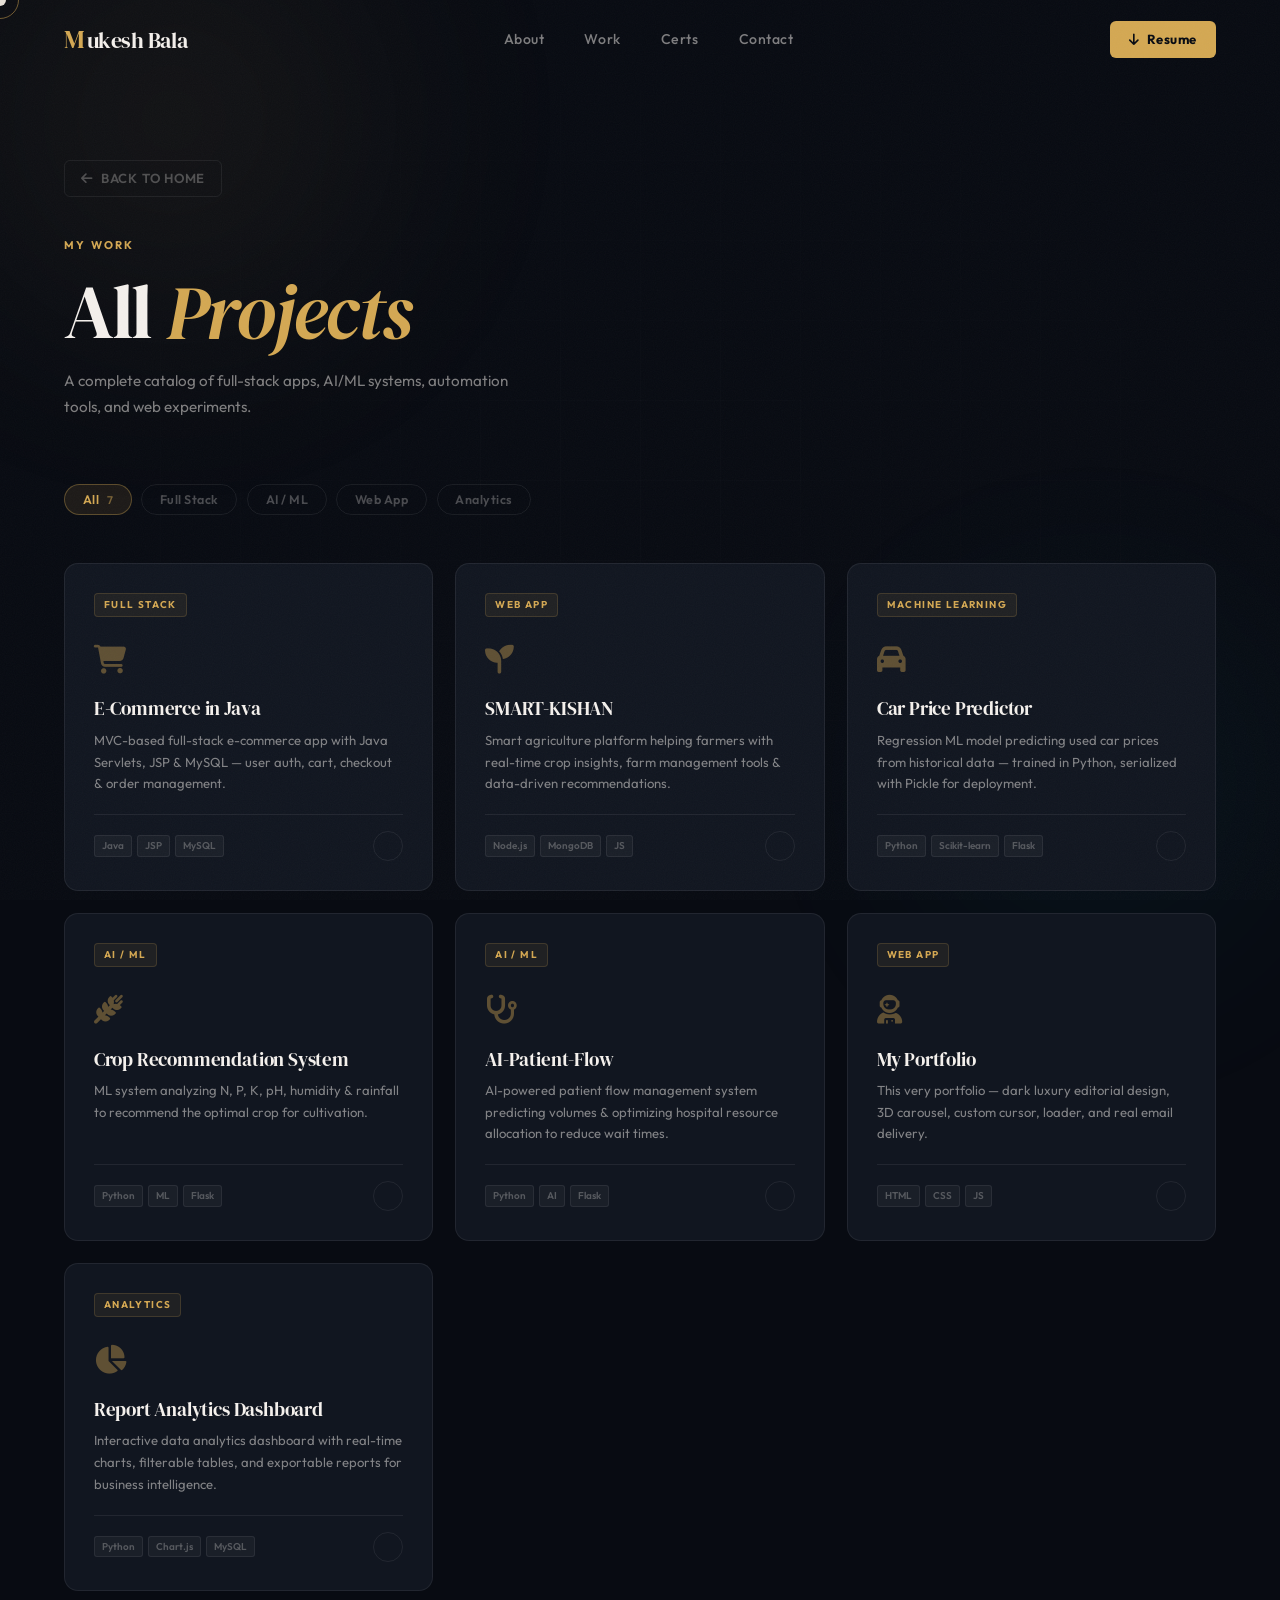
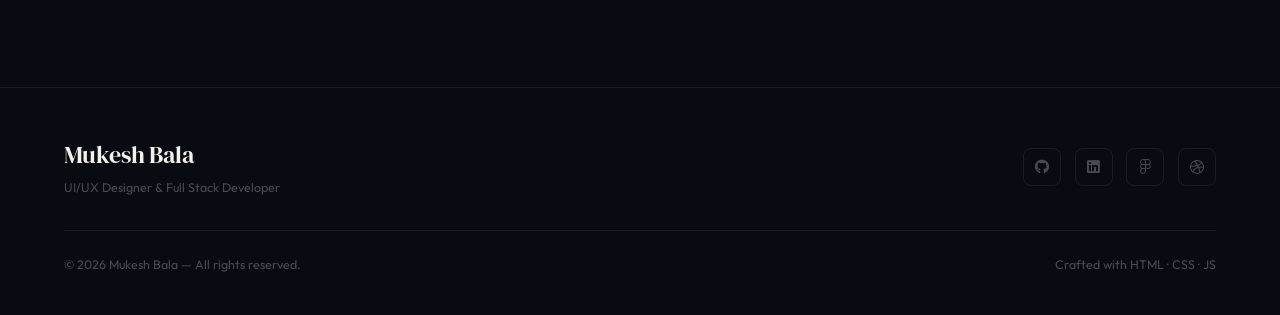
==== projects.html @ de7bf5a0 "portfolio deploy" ====
<!DOCTYPE html>
<html lang="en">
<head>
  <meta charset="UTF-8">
  <meta name="viewport" content="width=device-width, initial-scale=1.0">
  <meta name="description" content="All Projects by Mukesh Bala — Full-stack, AI/ML, and web development.">
  <title>Projects — Mukesh Bala</title>
  <link rel="preconnect" href="https://fonts.googleapis.com">
  <link rel="preconnect" href="https://fonts.gstatic.com" crossorigin>
  <link href="https://fonts.googleapis.com/css2?family=DM+Serif+Display:ital@0;1&family=Outfit:wght@300;400;500;600;700&display=swap" rel="stylesheet">
  <link rel="stylesheet" href="https://cdnjs.cloudflare.com/ajax/libs/font-awesome/6.5.0/css/all.min.css">
  <link rel="stylesheet" href="styles.css">
  <style>
    /* Projects page extra styles */
    .projects-page { padding: 10rem 0 6rem; }
    .projects-page-head { margin-bottom: 4rem; }
    .back-link {
      display: inline-flex; align-items: center; gap: 8px;
      color: var(--grey2); text-decoration: none; font-size: 0.82rem;
      font-weight: 600; letter-spacing: 0.06em; text-transform: uppercase;
      border: 1px solid var(--border); padding: 0.45rem 1rem;
      border-radius: 6px; transition: all 0.25s; margin-bottom: 2.5rem;
      display: inline-flex;
    }
    .back-link:hover { border-color: var(--gold); color: var(--gold); }
    .pg-eyebrow { font-size:0.7rem; font-weight:700; letter-spacing:0.2em; text-transform:uppercase; color:var(--gold); margin-bottom:1rem; display:block; }
    .pg-h1 { font-family:var(--font-serif); font-size:clamp(2.8rem,6vw,5rem); font-weight:400; letter-spacing:-0.03em; line-height:1.05; margin-bottom:1rem; }
    .pg-h1 em { font-style:italic; color:var(--gold); }
    .pg-sub { font-size:0.95rem; color:var(--grey); max-width:480px; line-height:1.7; }

    /* Filter */
    .filter-bar { display:flex; gap:0.6rem; flex-wrap:wrap; margin-bottom:3rem; }
    .fbtn {
      padding:0.45rem 1.1rem; border-radius:100px;
      border:1px solid var(--border); background:transparent;
      color:var(--grey2); font-size:0.78rem; font-weight:600;
      cursor:none; transition:all 0.22s; font-family:var(--font-sans);
      letter-spacing:0.04em;
    }
    .fbtn.active { background:rgba(212,168,83,0.1); border-color:rgba(212,168,83,0.35); color:var(--gold); }
    .fbtn:hover:not(.active) { border-color:var(--border-h); color:var(--grey); }

    /* Projects grid */
    .pg-grid { display:grid; grid-template-columns:repeat(3,1fr); gap:1.4rem; }

    .pg-card {
      background: var(--surface);
      border: 1px solid var(--border);
      border-radius: 14px;
      padding: 1.8rem;
      cursor: none;
      transition: all 0.3s var(--ease);
      position: relative;
      overflow: hidden;
      display: flex; flex-direction: column;
      min-height: 260px;
    }

    .pg-card::after {
      content:''; position:absolute; inset:0;
      background: linear-gradient(135deg, rgba(212,168,83,0.04), transparent);
      opacity:0; transition:opacity 0.3s; border-radius:14px;
    }

    .pg-card:hover {
      border-color: rgba(212,168,83,0.25);
      transform: translateY(-8px);
      box-shadow: 0 20px 50px rgba(0,0,0,0.4);
    }

    .pg-card:hover::after { opacity:1; }

    .pgc-tag {
      font-size:0.62rem; font-weight:700; letter-spacing:0.14em;
      text-transform:uppercase; color:var(--gold);
      background:rgba(212,168,83,0.08); border:1px solid rgba(212,168,83,0.18);
      padding:3px 9px; border-radius:4px; width:fit-content;
      margin-bottom:1.2rem;
    }

    .pgc-icon {
      font-size:1.8rem; color:rgba(212,168,83,0.4);
      margin-bottom:0.9rem; transition:all 0.3s;
    }

    .pg-card:hover .pgc-icon { color:var(--gold); transform:scale(1.1); }

    .pgc-title {
      font-family:var(--font-serif); font-size:1.2rem;
      font-weight:400; margin-bottom:0.6rem;
      color:var(--white); line-height:1.25;
      letter-spacing:-0.01em;
    }

    .pgc-desc {
      font-size:0.82rem; color:var(--grey);
      line-height:1.65; flex:1; margin-bottom:1.2rem;
    }

    .pgc-foot {
      display:flex; align-items:center;
      justify-content:space-between;
      padding-top:1rem;
      border-top:1px solid var(--border);
      margin-top:auto;
    }

    .pgc-tech { display:flex; gap:5px; flex-wrap:wrap; }
    .pgc-tech span {
      font-size:0.62rem; font-weight:600;
      padding:2px 7px; border-radius:3px;
      background:rgba(255,255,255,0.04);
      border:1px solid var(--border);
      color:var(--grey2);
    }

    .pgc-arrow {
      width:30px; height:30px;
      border:1px solid var(--border);
      border-radius:50%;
      display:flex; align-items:center; justify-content:center;
      color:var(--grey2); font-size:0.72rem;
      transition:all 0.28s; flex-shrink:0;
    }

    .pg-card:hover .pgc-arrow {
      background:var(--gold); border-color:var(--gold);
      color:var(--black); transform:rotate(45deg);
    }

    /* Hidden cards */
    .pg-card[data-hidden="true"] {
      opacity:0; pointer-events:none; display:none;
    }

    @media (max-width: 900px) { .pg-grid { grid-template-columns: repeat(2,1fr); } }
    @media (max-width: 560px) {
      .pg-grid { grid-template-columns: 1fr; }
      .projects-page { padding: 7rem 0 4rem; }
    }
  </style>
</head>
<body>

  <div class="noise"></div>
  <div class="cursor" id="cursor"><div class="cursor-dot"></div></div>
  <div class="cursor-follower" id="cursorFollower"></div>

  <!-- BACKGROUND -->
  <div class="hero-bg" style="position:fixed;inset:0;z-index:-1;pointer-events:none;">
    <div class="hero-orb o1" style="opacity:0.1;"></div>
    <div class="hero-orb o2" style="opacity:0.08;"></div>
    <div class="hero-grid"></div>
  </div>

  <!-- NAV -->
  <nav class="nav scrolled" id="mainNav">
    <a href="index.html" class="nav-logo"><span class="logo-mark">M</span><span class="logo-text">ukesh Bala</span></a>
    <div class="nav-links">
      <a href="index.html#about"   class="nav-link">About</a>
      <a href="index.html#work"    class="nav-link">Work</a>
      <a href="index.html#certs"   class="nav-link">Certs</a>
      <a href="index.html#contact" class="nav-link">Contact</a>
    </div>
    <a href="Resume.pdf" download class="nav-cta"><i class="fas fa-arrow-down"></i> Resume</a>
    <button class="nav-toggle" id="navToggle" aria-label="Menu"><span></span><span></span></button>
  </nav>

  <div class="mobile-menu" id="mobileMenu">
    <a href="index.html#about"   class="mm-link" onclick="closeMobileMenu()">About</a>
    <a href="index.html#work"    class="mm-link" onclick="closeMobileMenu()">Work</a>
    <a href="index.html#certs"   class="mm-link" onclick="closeMobileMenu()">Certs</a>
    <a href="index.html#contact" class="mm-link" onclick="closeMobileMenu()">Contact</a>
    <a href="Resume.pdf" download class="mm-cta">Download Resume</a>
  </div>

  <!-- PAGE CONTENT -->
  <section class="projects-page">
    <div class="container">

      <!-- Page header -->
      <div class="projects-page-head">
        <a href="index.html" class="back-link"><i class="fas fa-arrow-left"></i> Back to Home</a>
        <span class="pg-eyebrow">My Work</span>
        <h1 class="pg-h1">All <em>Projects</em></h1>
        <p class="pg-sub">A complete catalog of full-stack apps, AI/ML systems, automation tools, and web experiments.</p>
      </div>

      <!-- Filter bar -->
      <div class="filter-bar">
        <button class="fbtn active" data-filter="all">All <span style="opacity:0.5;margin-left:5px;font-size:0.7rem;">7</span></button>
        <button class="fbtn" data-filter="fullstack">Full Stack</button>
        <button class="fbtn" data-filter="ml">AI / ML</button>
        <button class="fbtn" data-filter="webapp">Web App</button>
        <button class="fbtn" data-filter="analytics">Analytics</button>
      </div>

      <!-- Projects Grid -->
      <div class="pg-grid" id="pgGrid">

        <div class="pg-card" data-project="cart" data-cat="fullstack">
          <div class="pgc-tag">Full Stack</div>
          <div class="pgc-icon"><i class="fas fa-cart-shopping"></i></div>
          <h3 class="pgc-title">E-Commerce in Java</h3>
          <p class="pgc-desc">MVC-based full-stack e-commerce app with Java Servlets, JSP &amp; MySQL — user auth, cart, checkout &amp; order management.</p>
          <div class="pgc-foot">
            <div class="pgc-tech"><span>Java</span><span>JSP</span><span>MySQL</span></div>
            <div class="pgc-arrow"><i class="fas fa-arrow-up-right"></i></div>
          </div>
        </div>

        <div class="pg-card" data-project="crop" data-cat="webapp">
          <div class="pgc-tag">Web App</div>
          <div class="pgc-icon"><i class="fas fa-seedling"></i></div>
          <h3 class="pgc-title">SMART-KISHAN</h3>
          <p class="pgc-desc">Smart agriculture platform helping farmers with real-time crop insights, farm management tools &amp; data-driven recommendations.</p>
          <div class="pgc-foot">
            <div class="pgc-tech"><span>Node.js</span><span>MongoDB</span><span>JS</span></div>
            <div class="pgc-arrow"><i class="fas fa-arrow-up-right"></i></div>
          </div>
        </div>

        <div class="pg-card" data-project="car" data-cat="ml">
          <div class="pgc-tag">Machine Learning</div>
          <div class="pgc-icon"><i class="fas fa-car"></i></div>
          <h3 class="pgc-title">Car Price Predictor</h3>
          <p class="pgc-desc">Regression ML model predicting used car prices from historical data — trained in Python, serialized with Pickle for deployment.</p>
          <div class="pgc-foot">
            <div class="pgc-tech"><span>Python</span><span>Scikit-learn</span><span>Flask</span></div>
            <div class="pgc-arrow"><i class="fas fa-arrow-up-right"></i></div>
          </div>
        </div>

        <div class="pg-card" data-project="farm" data-cat="ml">
          <div class="pgc-tag">AI / ML</div>
          <div class="pgc-icon"><i class="fas fa-wheat-awn"></i></div>
          <h3 class="pgc-title">Crop Recommendation System</h3>
          <p class="pgc-desc">ML system analyzing N, P, K, pH, humidity &amp; rainfall to recommend the optimal crop for cultivation.</p>
          <div class="pgc-foot">
            <div class="pgc-tech"><span>Python</span><span>ML</span><span>Flask</span></div>
            <div class="pgc-arrow"><i class="fas fa-arrow-up-right"></i></div>
          </div>
        </div>

        <div class="pg-card" data-project="medical" data-cat="ml">
          <div class="pgc-tag">AI / ML</div>
          <div class="pgc-icon"><i class="fas fa-stethoscope"></i></div>
          <h3 class="pgc-title">AI-Patient-Flow</h3>
          <p class="pgc-desc">AI-powered patient flow management system predicting volumes &amp; optimizing hospital resource allocation to reduce wait times.</p>
          <div class="pgc-foot">
            <div class="pgc-tech"><span>Python</span><span>AI</span><span>Flask</span></div>
            <div class="pgc-arrow"><i class="fas fa-arrow-up-right"></i></div>
          </div>
        </div>

        <div class="pg-card" data-project="portfolio" data-cat="webapp">
          <div class="pgc-tag">Web App</div>
          <div class="pgc-icon"><i class="fas fa-user-astronaut"></i></div>
          <h3 class="pgc-title">My Portfolio</h3>
          <p class="pgc-desc">This very portfolio — dark luxury editorial design, 3D carousel, custom cursor, loader, and real email delivery.</p>
          <div class="pgc-foot">
            <div class="pgc-tech"><span>HTML</span><span>CSS</span><span>JS</span></div>
            <div class="pgc-arrow"><i class="fas fa-arrow-up-right"></i></div>
          </div>
        </div>

        <div class="pg-card" data-project="cyraAnalytics" data-cat="analytics">
          <div class="pgc-tag">Analytics</div>
          <div class="pgc-icon"><i class="fas fa-chart-pie"></i></div>
          <h3 class="pgc-title">Report Analytics Dashboard</h3>
          <p class="pgc-desc">Interactive data analytics dashboard with real-time charts, filterable tables, and exportable reports for business intelligence.</p>
          <div class="pgc-foot">
            <div class="pgc-tech"><span>Python</span><span>Chart.js</span><span>MySQL</span></div>
            <div class="pgc-arrow"><i class="fas fa-arrow-up-right"></i></div>
          </div>
        </div>

        
      </div>
    </div>
  </section>

  <!-- PROJECT MODAL -->
  <div class="pmodal-overlay" id="pModalOverlay">
    <div class="pmodal" id="pModal">
      <button class="pmodal-close" id="pModalClose"><i class="fas fa-xmark"></i></button>
      <div class="pmodal-tag"   id="pmTag"></div>
      <h2 class="pmodal-title" id="pmTitle"></h2>
      <p class="pmodal-short"  id="pmShort"></p>
      <p class="pmodal-long"   id="pmLong"></p>
      <div class="pmodal-tech-label">Tech Stack</div>
      <div class="pmodal-tech" id="pmTech"></div>
      <a class="pmodal-gh" id="pmLink" target="_blank" rel="noopener">
        <i class="fab fa-github"></i> View on GitHub
      </a>
    </div>
  </div>

  <!-- FOOTER -->
  <footer class="footer">
    <div class="container">
      <div class="footer-inner">
        <div class="footer-left">
          <p class="footer-name">Mukesh Bala</p>
          <p class="footer-sub">UI/UX Designer &amp; Full Stack Developer</p>
        </div>
        <div class="footer-socials">
          <a href="https://github.com/mukeshbala143"          target="_blank" rel="noopener"><i class="fab fa-github"></i></a>
          <a href="https://www.linkedin.com/in/mukeshbala143" target="_blank" rel="noopener"><i class="fab fa-linkedin"></i></a>
          <a href="https://www.figma.com/@mukeshdesign"       target="_blank" rel="noopener"><i class="fab fa-figma"></i></a>
          <a href="https://dribbble.com/mukesh-bala"          target="_blank" rel="noopener"><i class="fab fa-dribbble"></i></a>
        </div>
      </div>
      <div class="footer-divider"></div>
      <div class="footer-bottom">
        <p>© 2026 Mukesh Bala — All rights reserved.</p>
        <p>Crafted with HTML · CSS · JS</p>
      </div>
    </div>
  </footer>

  <script src="app.js"></script>
  <script>
    // Projects page filter logic
    document.querySelectorAll('.fbtn').forEach(btn => {
      btn.addEventListener('click', () => {
        document.querySelectorAll('.fbtn').forEach(b => b.classList.remove('active'));
        btn.classList.add('active');
        const filter = btn.dataset.filter;
        document.querySelectorAll('.pg-card').forEach(card => {
          const cat  = card.dataset.cat;
          const show = filter === 'all' || cat === filter;
          if (show) {
            card.style.display = '';
            requestAnimationFrame(() => {
              card.style.opacity   = '1';
              card.style.transform = 'translateY(0)';
            });
          } else {
            card.style.opacity   = '0';
            card.style.transform = 'translateY(16px)';
            setTimeout(() => { card.style.display = 'none'; }, 300);
          }
        });
      });
    });

    // Project card click → modal
    document.querySelectorAll('.pg-card').forEach(card => {
      card.addEventListener('click', () => {
        const key = card.dataset.project;
        if (key && typeof projectData !== 'undefined' && projectData[key]) {
          const p = projectData[key];
          document.getElementById('pmTag').textContent   = p.tag;
          document.getElementById('pmTitle').textContent = p.title;
          document.getElementById('pmShort').textContent = p.short;
          document.getElementById('pmLong').textContent  = p.long;
          document.getElementById('pmLink').href          = p.link;
          document.getElementById('pmTech').innerHTML    = p.tech.map(t => `<span>${t}</span>`).join('');
          document.getElementById('pModalOverlay').classList.add('open');
          document.body.style.overflow = 'hidden';
        }
      });
    });
  </script>
</body>
</html>
---- styles.css ----
/* ================================================================
   MUKESH BALA PORTFOLIO — styles.css
   Aesthetic: Dark Luxury Editorial
   Fonts: DM Serif Display + Outfit
   Theme: Near-black, gold accent, sharp editorial layout
   ================================================================ */

/* ── RESET ── */
*, *::before, *::after { margin:0; padding:0; box-sizing:border-box; }

:root {
  --black:      #080b12;
  --dark:       #0c1019;
  --surface:    #111620;
  --surface2:   #161c28;
  --border:     rgba(255,255,255,0.07);
  --border-h:   rgba(255,255,255,0.14);
  --gold:       #d4a853;
  --gold-light: #f0c46a;
  --cyan:       #22d3ee;
  --white:      #f4f0ec;
  --grey:       rgba(244,240,236,0.5);
  --grey2:      rgba(244,240,236,0.28);
  --font-serif: 'DM Serif Display', serif;
  --font-sans:  'Outfit', sans-serif;
  --ease:       cubic-bezier(0.4,0,0.2,1);
  --ease-out:   cubic-bezier(0,0,0.2,1);
  /* Carousel */
  --cw: 200px;
  --ch: 300px;
  --cr: 620px;
}

html { scroll-behavior:smooth; }

body {
  font-family: var(--font-sans);
  background: var(--black);
  color: var(--white);
  overflow-x: hidden;
  line-height: 1.6;
  cursor: none;
}

::selection { background:rgba(212,168,83,0.25); color:var(--white); }

/* ── NOISE TEXTURE ── */
.noise {
  position: fixed;
  inset: 0;
  z-index: 9999;
  pointer-events: none;
  opacity: 0.032;
  background-image: url("data:image/svg+xml,%3Csvg viewBox='0 0 256 256' xmlns='http://www.w3.org/2000/svg'%3E%3Cfilter id='noise'%3E%3CfeTurbulence type='fractalNoise' baseFrequency='0.9' numOctaves='4' stitchTiles='stitch'/%3E%3C/filter%3E%3Crect width='100%25' height='100%25' filter='url(%23noise)'/%3E%3C/svg%3E");
  background-size: 256px 256px;
}

/* ── CUSTOM CURSOR ── */
.cursor {
  position: fixed;
  top: 0; left: 0;
  width: 12px; height: 12px;
  pointer-events: none;
  z-index: 10000;
  mix-blend-mode: difference;
  transform: translate(-50%,-50%);
}

.cursor-dot {
  width: 100%; height: 100%;
  background: var(--white);
  border-radius: 50%;
  transition: transform 0.15s var(--ease);
}

.cursor-follower {
  position: fixed;
  width: 38px; height: 38px;
  border: 1px solid rgba(212,168,83,0.5);
  border-radius: 50%;
  pointer-events: none;
  z-index: 9999;
  transform: translate(-50%,-50%);
  transition: all 0.12s var(--ease);
  mix-blend-mode: normal;
}

body:hover .cursor-follower { opacity:1; }

/* ── LOADER ── */
.loader {
  position: fixed;
  inset: 0;
  background: var(--black);
  z-index: 99999;
  display: flex;
  align-items: center;
  justify-content: center;
  transition: opacity 0.6s var(--ease), transform 0.6s var(--ease);
}

.loader.hidden { opacity:0; pointer-events:none; transform:scale(1.05); }

.loader-inner { text-align:center; }

.loader-name {
  display: block;
  font-family: var(--font-serif);
  font-size: 4rem;
  color: var(--gold);
  letter-spacing: -0.02em;
  margin-bottom: 1.5rem;
}

.loader-bar {
  width: 160px;
  height: 2px;
  background: rgba(255,255,255,0.08);
  border-radius: 2px;
  overflow: hidden;
  margin: 0 auto;
}

.loader-fill {
  height: 100%;
  width: 0%;
  background: linear-gradient(90deg,var(--gold),var(--cyan));
  border-radius: 2px;
  transition: width 0.05s linear;
}

/* ================================================================
   NAVIGATION
   ================================================================ */
.nav {
  position: fixed;
  top: 0; left: 0; right: 0;
  z-index: 1000;
  padding: 1.2rem 5%;
  display: flex;
  align-items: center;
  justify-content: space-between;
  transition: background 0.4s var(--ease), backdrop-filter 0.4s;
}

.nav.scrolled {
  background: rgba(8,11,18,0.88);
  backdrop-filter: blur(20px);
  -webkit-backdrop-filter: blur(20px);
  border-bottom: 1px solid var(--border);
}

.nav-logo {
  display: flex;
  align-items: baseline;
  gap: 2px;
  text-decoration: none;
  font-family: var(--font-serif);
  font-size: 1.4rem;
  color: var(--white);
  letter-spacing: -0.02em;
}

.logo-mark {
  color: var(--gold);
  font-size: 1.6rem;
}

.nav-links {
  display: flex;
  gap: 2.5rem;
}

.nav-link {
  color: var(--grey);
  text-decoration: none;
  font-size: 0.88rem;
  font-weight: 500;
  letter-spacing: 0.04em;
  position: relative;
  transition: color 0.25s;
}

.nav-link::after {
  content: '';
  position: absolute;
  bottom: -4px; left: 0;
  width: 0; height: 1px;
  background: var(--gold);
  transition: width 0.3s var(--ease);
}

.nav-link:hover { color: var(--white); }
.nav-link:hover::after { width: 100%; }

.nav-cta {
  display: flex;
  align-items: center;
  gap: 7px;
  padding: 0.5rem 1.2rem;
  background: var(--gold);
  color: var(--black);
  text-decoration: none;
  font-weight: 700;
  font-size: 0.82rem;
  border-radius: 6px;
  letter-spacing: 0.04em;
  transition: all 0.25s;
}

.nav-cta:hover {
  background: var(--gold-light);
  transform: translateY(-1px);
  box-shadow: 0 6px 20px rgba(212,168,83,0.35);
}

.nav-toggle { display:none; background:none; border:none; cursor:none; }
.nav-toggle span {
  display: block;
  width: 22px; height: 1.5px;
  background: var(--white);
  margin: 5px 0;
  transition: all 0.3s;
}

/* MOBILE MENU */
.mobile-menu {
  position: fixed;
  inset: 0;
  background: var(--black);
  z-index: 999;
  display: flex;
  flex-direction: column;
  align-items: center;
  justify-content: center;
  gap: 2rem;
  transform: translateX(100%);
  transition: transform 0.45s cubic-bezier(0.77,0,0.175,1);
}

.mobile-menu.open { transform: translateX(0); }

.mm-link {
  font-family: var(--font-serif);
  font-size: 2.8rem;
  color: var(--white);
  text-decoration: none;
  opacity: 0.7;
  transition: opacity 0.2s, color 0.2s;
}

.mm-link:hover { opacity:1; color:var(--gold); }

.mm-cta {
  margin-top: 1rem;
  padding: 0.75rem 2rem;
  background: var(--gold);
  color: var(--black);
  text-decoration: none;
  font-weight: 700;
  border-radius: 6px;
  font-size: 0.9rem;
}

/* ================================================================
   UTILITIES
   ================================================================ */
.container {
  width: 90%;
  max-width: 1200px;
  margin: 0 auto;
}

.section { padding: 7rem 0; }

.section-label {
  font-size: 0.72rem;
  font-weight: 600;
  letter-spacing: 0.2em;
  text-transform: uppercase;
  color: var(--gold);
  margin-bottom: 1.2rem;
  display: block;
}

.section-h2 {
  font-family: var(--font-serif);
  font-size: clamp(2.4rem,5vw,3.8rem);
  font-weight: 400;
  line-height: 1.1;
  letter-spacing: -0.02em;
  margin-bottom: 0;
}

.section-h2 em {
  font-style: italic;
  color: var(--gold);
}

/* ================================================================
   HERO
   ================================================================ */
.hero {
  min-height: 100vh;
  display: flex;
  flex-direction: column;
  justify-content: center;
  padding: 8rem 5% 6rem;
  position: relative;
  overflow: hidden;
}

.hero-bg {
  position: absolute;
  inset: 0;
  pointer-events: none;
  z-index: 0;
}

.hero-orb {
  position: absolute;
  border-radius: 50%;
  filter: blur(120px);
  opacity: 0.18;
}

.o1 {
  width: 600px; height: 600px;
  background: radial-gradient(circle, #d4a853, transparent 70%);
  top: -20%; left: -10%;
  animation: orbFloat 18s ease-in-out infinite;
}

.o2 {
  width: 500px; height: 500px;
  background: radial-gradient(circle, #22d3ee, transparent 70%);
  bottom: -15%; right: -5%;
  animation: orbFloat 22s ease-in-out infinite reverse;
}

@keyframes orbFloat {
  0%,100% { transform:translate(0,0) scale(1); }
  40%     { transform:translate(40px,-40px) scale(1.06); }
  70%     { transform:translate(-25px,25px) scale(0.94); }
}

.hero-grid {
  position: absolute;
  inset: 0;
  background-image:
    linear-gradient(rgba(255,255,255,0.02) 1px, transparent 1px),
    linear-gradient(90deg, rgba(255,255,255,0.02) 1px, transparent 1px);
  background-size: 80px 80px;
  mask-image: radial-gradient(ellipse 80% 80% at 50% 50%, rgba(0,0,0,0.6) 0%, transparent 100%);
}

.hero-content {
  position: relative;
  z-index: 2;
  max-width: 1200px;
  margin: 0 auto;
  width: 100%;
}

.hero-eyebrow {
  display: inline-flex;
  align-items: center;
  gap: 10px;
  font-size: 0.8rem;
  font-weight: 500;
  letter-spacing: 0.08em;
  color: var(--grey);
  margin-bottom: 2rem;
  animation: fadeUp 0.8s var(--ease) 0.5s both;
}

.pulse-ring {
  width: 8px; height: 8px;
  background: #4ade80;
  border-radius: 50%;
  position: relative;
  flex-shrink: 0;
}

.pulse-ring::after {
  content: '';
  position: absolute;
  inset: -4px;
  border-radius: 50%;
  border: 1.5px solid #4ade80;
  animation: pingRing 2s ease-out infinite;
}

@keyframes pingRing {
  0%   { transform:scale(1); opacity:0.8; }
  100% { transform:scale(2.2); opacity:0; }
}

.hero-h1 {
  font-family: var(--font-serif);
  font-size: clamp(4rem, 11vw, 9rem);
  font-weight: 400;
  line-height: 0.92;
  letter-spacing: -0.03em;
  margin-bottom: 2.5rem;
  overflow: hidden;
}

.line-wrap { display:block; overflow:hidden; }

.reveal-line {
  display: block;
  animation: revealUp 0.9s cubic-bezier(0.77,0,0.175,1) 0.7s both;
}

.delay-1 { animation-delay: 0.85s; }

.hero-dot { color:var(--gold); }

.hero-sub-row {
  display: flex;
  align-items: flex-start;
  gap: 2.5rem;
  margin-bottom: 2.5rem;
  flex-wrap: wrap;
  animation: fadeUp 0.8s var(--ease) 1.1s both;
}

.hero-role-pill {
  display: inline-flex;
  align-items: center;
  gap: 8px;
  padding: 0.55rem 1.2rem;
  border: 1px solid rgba(212,168,83,0.35);
  border-radius: 100px;
  font-size: 0.82rem;
  font-weight: 500;
  color: var(--gold-light);
  white-space: nowrap;
  background: rgba(212,168,83,0.06);
}

.role-icon { font-size:0.6rem; }

.hero-tagline {
  font-size: 0.95rem;
  color: var(--grey);
  line-height: 1.7;
}

.hero-ctas {
  display: flex;
  gap: 1rem;
  margin-bottom: 2.5rem;
  flex-wrap: wrap;
  animation: fadeUp 0.8s var(--ease) 1.2s both;
}

.btn-gold {
  display: inline-flex;
  align-items: center;
  gap: 8px;
  padding: 0.85rem 2rem;
  background: var(--gold);
  color: var(--black);
  text-decoration: none;
  font-weight: 700;
  font-size: 0.9rem;
  border-radius: 8px;
  transition: all 0.28s var(--ease);
  letter-spacing: 0.02em;
}

.btn-gold:hover {
  background: var(--gold-light);
  transform: translateY(-3px);
  box-shadow: 0 12px 32px rgba(212,168,83,0.4);
}

.btn-outline {
  display: inline-flex;
  align-items: center;
  gap: 8px;
  padding: 0.85rem 2rem;
  border: 1px solid rgba(244,240,236,0.2);
  color: var(--white);
  text-decoration: none;
  font-weight: 600;
  font-size: 0.9rem;
  border-radius: 8px;
  transition: all 0.28s;
  background: transparent;
  font-family: var(--font-sans);
}

.btn-outline:hover {
  border-color: rgba(244,240,236,0.45);
  background: rgba(255,255,255,0.04);
  transform: translateY(-2px);
}

.btn-ghost {
  display: inline-flex;
  align-items: center;
  gap: 9px;
  padding: 0.85rem 2rem;
  border: 1px solid var(--border-h);
  color: var(--grey);
  text-decoration: none;
  font-weight: 600;
  font-size: 0.88rem;
  border-radius: 8px;
  transition: all 0.28s;
  font-family: var(--font-sans);
}

.btn-ghost:hover {
  border-color: var(--gold);
  color: var(--gold);
  transform: translateY(-2px);
  box-shadow: 0 8px 24px rgba(212,168,83,0.12);
}

.hero-socials {
  display: flex;
  gap: 0.7rem;
  flex-wrap: wrap;
  animation: fadeUp 0.8s var(--ease) 1.3s both;
}

.social-pill {
  display: inline-flex;
  align-items: center;
  gap: 7px;
  padding: 0.45rem 0.95rem;
  border: 1px solid var(--border);
  border-radius: 100px;
  color: var(--grey);
  text-decoration: none;
  font-size: 0.78rem;
  font-weight: 500;
  transition: all 0.25s;
}

.social-pill:hover {
  border-color: var(--gold);
  color: var(--gold-light);
  background: rgba(212,168,83,0.06);
  transform: translateY(-2px);
}

/* MARQUEE */
.hero-marquee-wrap {
  position: relative;
  z-index: 2;
  margin-top: 5rem;
  border-top: 1px solid var(--border);
  border-bottom: 1px solid var(--border);
  padding: 1rem 0;
  overflow: hidden;
  background: rgba(255,255,255,0.015);
}

.hero-marquee {
  display: flex;
  gap: 3rem;
  white-space: nowrap;
  animation: marquee 28s linear infinite;
  font-size: 0.78rem;
  font-weight: 600;
  letter-spacing: 0.12em;
  text-transform: uppercase;
  color: var(--grey2);
  width: max-content;
}

.hero-marquee .sep { color:var(--gold); font-size:0.5rem; display:inline-flex; align-items:center; }

@keyframes marquee { from { transform:translateX(0); } to { transform:translateX(-50%); } }

/* SCROLL CUE */
.scroll-cue {
  position: absolute;
  bottom: 2.5rem;
  right: 5%;
  display: flex;
  flex-direction: column;
  align-items: center;
  gap: 6px;
  z-index: 2;
}

.scroll-cue span {
  font-size: 0.62rem;
  font-weight: 600;
  letter-spacing: 0.2em;
  text-transform: uppercase;
  color: var(--grey2);
  writing-mode: vertical-rl;
}

.scroll-line-anim {
  width: 1px;
  height: 60px;
  background: linear-gradient(to bottom, var(--gold), transparent);
  animation: scrollLine 2s ease-in-out infinite;
}

@keyframes scrollLine {
  0%,100% { transform:scaleY(1); opacity:1; }
  50%      { transform:scaleY(0.4); opacity:0.3; }
}

/* ================================================================
   ABOUT
   ================================================================ */
.about-section { background:var(--dark); }

.about-grid {
  display: grid;
  grid-template-columns: 1fr 1.4fr;
  gap: 6rem;
  align-items: start;
}

.about-stats {
  display: flex;
  gap: 2.5rem;
  margin-top: 3rem;
  flex-wrap: wrap;
}

.stat { text-align:left; }

.stat-n {
  font-family: var(--font-serif);
  font-size: 3.5rem;
  color: var(--gold);
  line-height: 1;
  display: block;
}

.stat-plus { font-family:var(--font-serif); font-size:2rem; color:var(--gold); vertical-align:super; }

.stat p {
  font-size: 0.72rem;
  font-weight: 600;
  letter-spacing: 0.12em;
  text-transform: uppercase;
  color: var(--grey2);
  margin-top: 4px;
}

.about-body {
  font-size: 1rem;
  color: var(--grey);
  line-height: 1.85;
  margin-bottom: 1.2rem;
}

.about-body strong { color:var(--white); font-weight:600; }

.about-focus {
  display: grid;
  grid-template-columns: 1fr 1fr;
  gap: 0.8rem;
  margin: 2rem 0;
}

.focus-item {
  display: flex;
  align-items: center;
  gap: 10px;
  font-size: 0.88rem;
  color: var(--grey);
  font-weight: 500;
}

.focus-item i {
  width: 32px;
  height: 32px;
  border-radius: 8px;
  background: rgba(212,168,83,0.08);
  border: 1px solid rgba(212,168,83,0.18);
  display: flex;
  align-items: center;
  justify-content: center;
  color: var(--gold);
  font-size: 0.75rem;
  flex-shrink: 0;
}

.tech-stack {
  display: flex;
  flex-wrap: wrap;
  gap: 8px;
  margin-top: 1.5rem;
}

.tech-stack span {
  padding: 5px 13px;
  border: 1px solid var(--border);
  border-radius: 4px;
  font-size: 0.75rem;
  font-weight: 600;
  color: var(--grey2);
  letter-spacing: 0.06em;
  transition: all 0.2s;
}

.tech-stack span:hover {
  border-color: var(--gold);
  color: var(--gold);
}

/* ================================================================
   WORK / PROJECTS
   ================================================================ */
.work-section { background:var(--black); }

.section-head {
  display: flex;
  justify-content: space-between;
  align-items: flex-end;
  margin-bottom: 4rem;
  flex-wrap: wrap;
  gap: 1.5rem;
}

.work-list { display:flex; flex-direction:column; }

.work-item {
  display: grid;
  grid-template-columns: 80px 1fr;
  gap: 2rem;
  padding: 2.5rem 0;
  border-bottom: 1px solid var(--border);
  cursor: pointer;
  position: relative;
  transition: all 0.3s var(--ease);
  align-items: start;
}

.work-item::before {
  content: '';
  position: absolute;
  left: -2.5%;
  right: -2.5%;
  top: 0; bottom: 0;
  background: rgba(212,168,83,0.03);
  border-radius: 12px;
  opacity: 0;
  transition: opacity 0.3s;
}

.work-item:hover::before { opacity:1; }
.work-item:first-child { border-top: 1px solid var(--border); }

.wi-number {
  font-family: var(--font-serif);
  font-size: 0.85rem;
  color: var(--grey2);
  padding-top: 0.4rem;
  letter-spacing: 0.08em;
  transition: color 0.3s;
}

.work-item:hover .wi-number { color:var(--gold); }

.wi-body { flex:1; }

.wi-top {
  display: flex;
  align-items: center;
  justify-content: space-between;
  margin-bottom: 0.7rem;
}

.wi-tag {
  font-size: 0.65rem;
  font-weight: 700;
  letter-spacing: 0.14em;
  text-transform: uppercase;
  color: var(--gold);
  background: rgba(212,168,83,0.1);
  border: 1px solid rgba(212,168,83,0.2);
  padding: 3px 9px;
  border-radius: 4px;
}

.wi-arrow {
  width: 36px; height: 36px;
  border: 1px solid var(--border);
  border-radius: 50%;
  display: flex;
  align-items: center;
  justify-content: center;
  color: var(--grey2);
  font-size: 0.8rem;
  transition: all 0.3s;
}

.work-item:hover .wi-arrow {
  background: var(--gold);
  border-color: var(--gold);
  color: var(--black);
  transform: rotate(45deg) scale(1.1);
}

.wi-title {
  font-family: var(--font-serif);
  font-size: clamp(1.5rem,3vw,2.2rem);
  font-weight: 400;
  margin-bottom: 0.8rem;
  color: var(--white);
  transition: color 0.3s;
  letter-spacing: -0.01em;
}

.work-item:hover .wi-title { color:var(--gold-light); }

.wi-desc {
  font-size: 0.9rem;
  color: var(--grey);
  line-height: 1.7;
  margin-bottom: 1rem;
  max-width: 600px;
}

.wi-tech {
  display: flex;
  gap: 6px;
  flex-wrap: wrap;
}

.wi-tech span {
  font-size: 0.68rem;
  font-weight: 600;
  padding: 3px 9px;
  border-radius: 3px;
  background: rgba(255,255,255,0.04);
  border: 1px solid var(--border);
  color: var(--grey2);
  letter-spacing: 0.06em;
}

.work-cta-row {
  display: flex;
  justify-content: center;
  margin-top: 3.5rem;
}

/* ── PROJECT MODAL ── */
.pmodal-overlay {
  position: fixed;
  inset: 0;
  background: rgba(0,0,0,0.88);
  backdrop-filter: blur(12px);
  z-index: 5000;
  display: flex;
  align-items: center;
  justify-content: center;
  padding: 20px;
  opacity: 0;
  pointer-events: none;
  transition: opacity 0.3s;
}

.pmodal-overlay.open { opacity:1; pointer-events:all; }

.pmodal {
  background: var(--surface);
  border: 1px solid var(--border-h);
  border-radius: 16px;
  padding: 2.5rem;
  max-width: 680px;
  width: 100%;
  max-height: 88vh;
  overflow-y: auto;
  transform: translateY(30px) scale(0.97);
  transition: transform 0.38s cubic-bezier(0.34,1.56,0.64,1);
  position: relative;
}

.pmodal-overlay.open .pmodal { transform:translateY(0) scale(1); }

.pmodal::-webkit-scrollbar { width:3px; }
.pmodal::-webkit-scrollbar-thumb { background:var(--border-h); border-radius:3px; }

.pmodal-close {
  position: absolute;
  top:1.2rem; right:1.2rem;
  width:34px; height:34px;
  border:1px solid var(--border);
  background: transparent;
  color:var(--grey);
  border-radius:50%;
  cursor:none;
  display:flex; align-items:center; justify-content:center;
  font-size:0.9rem;
  transition:all 0.2s;
}
.pmodal-close:hover { background:rgba(255,60,60,0.12); border-color:rgba(255,60,60,0.3); color:#fff; }

.pmodal-tag {
  font-size:0.62rem; font-weight:700; letter-spacing:0.16em;
  text-transform:uppercase; color:var(--gold); margin-bottom:0.6rem;
}

.pmodal-title {
  font-family:var(--font-serif);
  font-size:1.9rem; font-weight:400;
  line-height:1.15; margin-bottom:1.2rem;
  letter-spacing:-0.01em;
}

.pmodal-short { font-size:0.95rem; color:var(--gold); font-weight:500; margin-bottom:0.8rem; }

.pmodal-long {
  font-size:0.88rem; color:var(--grey); line-height:1.8;
  margin-bottom:1.4rem; padding-bottom:1.4rem;
  border-bottom:1px solid var(--border);
}

.pmodal-tech-label {
  font-size:0.65rem; font-weight:700; letter-spacing:0.14em;
  text-transform:uppercase; color:var(--grey2); margin-bottom:0.7rem;
}

.pmodal-tech span {
  display:inline-block; margin:3px;
  padding:4px 11px; border-radius:4px;
  border:1px solid var(--border-h);
  color:var(--grey); font-size:0.72rem; font-weight:600;
}

.pmodal-gh {
  display:inline-flex; align-items:center; gap:8px;
  margin-top:1.4rem; padding:0.65rem 1.4rem;
  background:rgba(255,255,255,0.04);
  border:1px solid var(--border-h);
  border-radius:8px;
  color:var(--white); text-decoration:none;
  font-weight:600; font-size:0.85rem;
  transition:all 0.2s;
}
.pmodal-gh:hover { background:rgba(255,255,255,0.08); border-color:var(--border-h); }

/* ================================================================
   CERTIFICATIONS CAROUSEL
   ================================================================ */
.certs-section {
  background: var(--dark);
  padding-bottom: 4rem;
  overflow: hidden;
}

.container-title-certs {
  padding: 7rem 5% 1.5rem;
}

.certs-sub {
  margin-top: 1rem;
  font-size: 0.85rem;
  color: var(--grey2);
  display: flex;
  align-items: center;
  gap: 10px;
}

.drag-hint-text {
  display: inline-flex;
  align-items: center;
  gap: 6px;
  padding: 4px 12px;
  border: 1px solid var(--border);
  border-radius: 100px;
  font-size: 0.75rem;
  color: var(--grey2);
}

.carousel-wrapper {
  display: flex;
  justify-content: center;
  align-items: center;
  perspective: 2800px;
  cursor: none;
  min-height: 500px;
  margin-top: 2rem;
}

.void-container {
  position: relative;
  width: var(--cw);
  height: var(--ch);
  transform-style: preserve-3d;
}

.carousel-pivot {
  position: absolute;
  width: 100%;
  height: 100%;
  transform-style: preserve-3d;
  transition: transform 0.08s linear;
}

/* 360 / 17 = 21.176deg per card */
.gc {
  position: absolute;
  width: var(--cw);
  height: var(--ch);
  transform: rotateY(calc(var(--i) * 21.176deg)) translateZ(var(--cr));
  background: rgba(12,16,25,0.75);
  backdrop-filter: blur(20px);
  -webkit-backdrop-filter: blur(20px);
  border: 1px solid rgba(255,255,255,0.07);
  border-radius: 16px;
  cursor: none;
  -webkit-box-reflect: below 10px linear-gradient(transparent 60%,rgba(0,0,0,0.06));
  transition: border-color 0.3s, box-shadow 0.3s;
}

.gc:hover {
  border-color: var(--clr);
  box-shadow: 0 0 40px color-mix(in srgb, var(--clr) 20%, transparent);
}

.gc-inner {
  padding: 22px 20px;
  display: flex;
  flex-direction: column;
  height: 100%;
}

.gc-icon {
  width: 40px; height: 40px;
  border: 1px solid var(--clr);
  border-radius: 10px;
  display: flex;
  align-items: center;
  justify-content: center;
  color: var(--clr);
  font-size: 0.9rem;
  margin-bottom: 16px;
  background: rgba(0,0,0,0.2);
  box-shadow: 0 0 16px color-mix(in srgb, var(--clr) 20%, transparent);
}

.gc-cat {
  font-size: 0.6rem;
  font-weight: 700;
  color: var(--clr);
  letter-spacing: 1.5px;
  text-transform: uppercase;
  margin-bottom: 6px;
}

.gc-inner h3 {
  font-family: var(--font-serif);
  color: var(--white);
  font-size: 1rem;
  font-weight: 400;
  margin-bottom: 7px;
  line-height: 1.3;
}

.gc-inner p { color:rgba(244,240,236,0.38); font-size:0.75rem; }

.gc-bar {
  margin-top: auto;
  width: 32px; height: 2px;
  background: var(--clr);
  box-shadow: 0 0 10px var(--clr);
  border-radius: 2px;
}

/* CERT MODAL */
.cert-overlay {
  position: fixed;
  inset: 0;
  background: rgba(0,0,0,0.88);
  backdrop-filter: blur(14px);
  z-index: 9999;
  display: flex;
  align-items: center;
  justify-content: center;
  padding: 16px;
  opacity: 0;
  pointer-events: none;
  transition: opacity 0.28s;
}

.cert-overlay.active { opacity:1; pointer-events:all; }

.cert-modal {
  background: var(--surface);
  border: 1px solid var(--border-h);
  border-radius: 18px;
  width: 100%;
  max-width: 480px;
  max-height: 90vh;
  overflow-y: auto;
  transform: translateY(28px) scale(0.97);
  transition: transform 0.38s cubic-bezier(0.34,1.56,0.64,1);
  box-shadow: 0 50px 100px rgba(0,0,0,0.6);
}

.cert-overlay.active .cert-modal { transform:translateY(0) scale(1); }
.cert-modal::-webkit-scrollbar { width:3px; }
.cert-modal::-webkit-scrollbar-thumb { background:var(--border-h); border-radius:3px; }

.cm-bar { height:3px; background:var(--aclr,#d4a853); border-radius:18px 18px 0 0; }
.cm-body { padding:20px 22px 24px; }

.cm-head {
  display:flex; align-items:flex-start;
  justify-content:space-between; gap:10px; margin-bottom:14px;
}

.cm-meta { flex:1; }

.cm-cat {
  font-size:0.6rem; font-weight:700; letter-spacing:0.16em;
  text-transform:uppercase; color:var(--aclr,#d4a853); margin-bottom:4px; display:block;
}

.cm-title {
  font-family:var(--font-serif); font-size:1.18rem; font-weight:400;
  color:var(--white); line-height:1.25;
}

.cm-prov { font-size:0.74rem; color:var(--grey2); margin-top:3px; }

.cm-close {
  background:rgba(255,255,255,0.04); border:1px solid var(--border);
  color:var(--grey2); width:30px; height:30px; border-radius:7px;
  cursor:none; font-size:0.85rem; flex-shrink:0;
  display:flex; align-items:center; justify-content:center; transition:all 0.2s;
}
.cm-close:hover { background:rgba(255,60,60,0.12); color:#fff; }

.cm-desc {
  font-size:0.84rem; color:var(--grey); line-height:1.75;
  margin-bottom:14px; padding-left:12px;
  border-left:2px solid var(--aclr,#d4a853);
}

.cm-tech-label {
  font-size:0.63rem; font-weight:700; letter-spacing:0.12em;
  text-transform:uppercase; color:var(--grey2); margin-bottom:8px;
}

.cm-tags { display:flex; flex-wrap:wrap; gap:5px; margin-bottom:16px; }

.cm-tags .tag {
  background:rgba(255,255,255,0.03); border:1px solid var(--border);
  color:rgba(244,240,236,0.68); font-size:0.7rem; font-weight:500;
  padding:3px 9px; border-radius:4px;
}

.cm-footer { display:flex; gap:8px; flex-wrap:wrap; }

.am-btn {
  display:inline-flex; align-items:center; gap:7px;
  padding:8px 14px; border-radius:8px; font-size:0.78rem; font-weight:600;
  text-decoration:none; cursor:none; border:none; transition:all 0.2s;
  font-family:var(--font-sans);
}

.am-btn--linkedin { background:#0a66c2; color:#fff; }
.am-btn--linkedin:hover { background:#085399; transform:translateY(-1px); }

/* ================================================================
   CONTACT
   ================================================================ */
.contact-section { background:var(--black); }

.contact-grid {
  display: grid;
  grid-template-columns: 1fr 1.2fr;
  gap: 5rem;
  align-items: start;
}

.contact-sub {
  font-size: 0.92rem;
  color: var(--grey);
  line-height: 1.7;
  margin: 1.4rem 0 2.5rem;
  max-width: 380px;
}

.contact-info-list { display:flex; flex-direction:column; gap:1rem; }

.cil-item {
  display: flex;
  align-items: center;
  gap: 1rem;
  padding: 1rem 1.2rem;
  border: 1px solid var(--border);
  border-radius: 12px;
  text-decoration: none;
  transition: all 0.28s;
}

.cil-item:hover {
  border-color: rgba(212,168,83,0.3);
  background: rgba(212,168,83,0.03);
  transform: translateX(5px);
}

.cil-icon {
  width: 38px; height: 38px;
  background: rgba(212,168,83,0.08);
  border: 1px solid rgba(212,168,83,0.2);
  border-radius: 9px;
  display: flex;
  align-items: center;
  justify-content: center;
  color: var(--gold);
  font-size: 0.9rem;
  flex-shrink: 0;
}

.cil-label {
  display: block;
  font-size: 0.65rem;
  font-weight: 700;
  letter-spacing: 0.12em;
  text-transform: uppercase;
  color: var(--grey2);
  margin-bottom: 2px;
}

.cil-val {
  display: block;
  font-size: 0.84rem;
  font-weight: 500;
  color: var(--grey);
}

/* CONTACT FORM */
.contact-form {
  display: flex;
  flex-direction: column;
  gap: 1.2rem;
}

.cf-group { display:flex; flex-direction:column; gap:6px; }

.cf-label {
  font-size: 0.7rem;
  font-weight: 700;
  letter-spacing: 0.12em;
  text-transform: uppercase;
  color: var(--grey2);
}

.cf-input {
  padding: 0.85rem 1rem;
  background: var(--surface2);
  border: 1px solid var(--border);
  border-radius: 10px;
  color: var(--white);
  font-size: 0.92rem;
  font-family: var(--font-sans);
  transition: all 0.28s;
  outline: none;
  width: 100%;
}

.cf-input::placeholder { color:var(--grey2); }

.cf-input:focus {
  border-color: var(--gold);
  background: var(--surface);
  box-shadow: 0 0 0 3px rgba(212,168,83,0.1);
}

.cf-input.error {
  border-color: #f43f5e;
  box-shadow: 0 0 0 3px rgba(244,63,94,0.1);
}

.cf-textarea {
  min-height: 130px;
  resize: vertical;
}

.cf-submit {
  padding: 0.9rem 2rem;
  background: var(--gold);
  color: var(--black);
  border: none;
  border-radius: 10px;
  font-weight: 700;
  font-size: 0.92rem;
  font-family: var(--font-sans);
  cursor: none;
  transition: all 0.28s;
  display: flex;
  align-items: center;
  justify-content: center;
  gap: 8px;
  letter-spacing: 0.03em;
}

.cf-submit:hover {
  background: var(--gold-light);
  transform: translateY(-2px);
  box-shadow: 0 10px 28px rgba(212,168,83,0.35);
}

.cf-submit:disabled {
  opacity: 0.7;
  cursor: not-allowed;
  transform: none;
}

.cf-success, .cf-error {
  display: flex !important;
  align-items: center;
  gap: 10px;
  padding: 0.85rem 1rem;
  border-radius: 10px;
  font-size: 0.88rem;
  font-weight: 500;
}

.cf-success {
  background: rgba(52,211,153,0.08);
  border: 1px solid rgba(52,211,153,0.25);
  color: #34d399;
}

.cf-error {
  background: rgba(244,63,94,0.08);
  border: 1px solid rgba(244,63,94,0.25);
  color: #f87171;
}

/* ================================================================
   FOOTER
   ================================================================ */
.footer {
  padding: 3rem 0 2.5rem;
  border-top: 1px solid var(--border);
  background: var(--black);
}

.footer-inner {
  display: flex;
  justify-content: space-between;
  align-items: center;
  flex-wrap: wrap;
  gap: 1.5rem;
  margin-bottom: 2rem;
}

.footer-name {
  font-family: var(--font-serif);
  font-size: 1.5rem;
  color: var(--white);
  letter-spacing: -0.01em;
}

.footer-sub { font-size:0.78rem; color:var(--grey2); margin-top:3px; }

.footer-socials {
  display: flex;
  gap: 0.85rem;
}

.footer-socials a {
  width: 38px; height: 38px;
  border: 1px solid var(--border);
  border-radius: 8px;
  display: flex;
  align-items: center;
  justify-content: center;
  color: var(--grey2);
  text-decoration: none;
  font-size: 0.9rem;
  transition: all 0.25s;
}

.footer-socials a:hover {
  border-color: var(--gold);
  color: var(--gold);
  background: rgba(212,168,83,0.06);
}

.footer-divider {
  height: 1px;
  background: var(--border);
  margin-bottom: 1.5rem;
}

.footer-bottom {
  display: flex;
  justify-content: space-between;
  align-items: center;
  flex-wrap: wrap;
  gap: 0.8rem;
  font-size: 0.78rem;
  color: var(--grey2);
}

/* ================================================================
   ANIMATIONS
   ================================================================ */
@keyframes fadeUp   { from { opacity:0; transform:translateY(24px); } to { opacity:1; transform:translateY(0); } }
@keyframes revealUp { from { transform:translateY(110%); } to { transform:translateY(0); } }

/* ================================================================
   RESPONSIVE
   ================================================================ */
@media (max-width: 1024px) {
  :root { --cr:440px; }
  .about-grid { grid-template-columns:1fr; gap:3.5rem; }
  .contact-grid { grid-template-columns:1fr; gap:3rem; }
}

@media (max-width: 768px) {
  .nav-links { display:none; }
  .nav-cta { display:none; }
  .nav-toggle { display:flex; flex-direction:column; justify-content:center; gap:5px; width:36px; height:36px; background:none; border:none; cursor:none; }

  .hero-h1 { font-size:clamp(3rem,13vw,5.5rem); }
  .hero-sub-row { flex-direction:column; gap:1rem; }
  .hero-ctas { flex-direction:column; max-width:260px; }
  .btn-gold, .btn-outline { text-align:center; justify-content:center; }

  .section { padding:5rem 0; }

  .work-item { grid-template-columns:50px 1fr; gap:1rem; }
  .wi-title { font-size:1.4rem; }

  .section-head { flex-direction:column; align-items:flex-start; }

  :root { --cw:175px; --ch:262px; --cr:320px; }
  .carousel-wrapper { min-height:380px; }
  .certs-section { padding-bottom:2rem; }
  .container-title-certs { padding:5rem 5% 1rem; }

  .footer-inner { flex-direction:column; align-items:flex-start; }
  .footer-bottom { flex-direction:column; align-items:flex-start; }
}

@media (max-width: 480px) {
  :root { --cw:158px; --ch:240px; --cr:240px; }
  .carousel-wrapper { min-height:320px; }
  .hero-eyebrow { font-size:0.72rem; }
  .about-focus { grid-template-columns:1fr; }
}

@media (max-width: 380px) {
  :root { --cw:145px; --ch:220px; --cr:205px; }
}
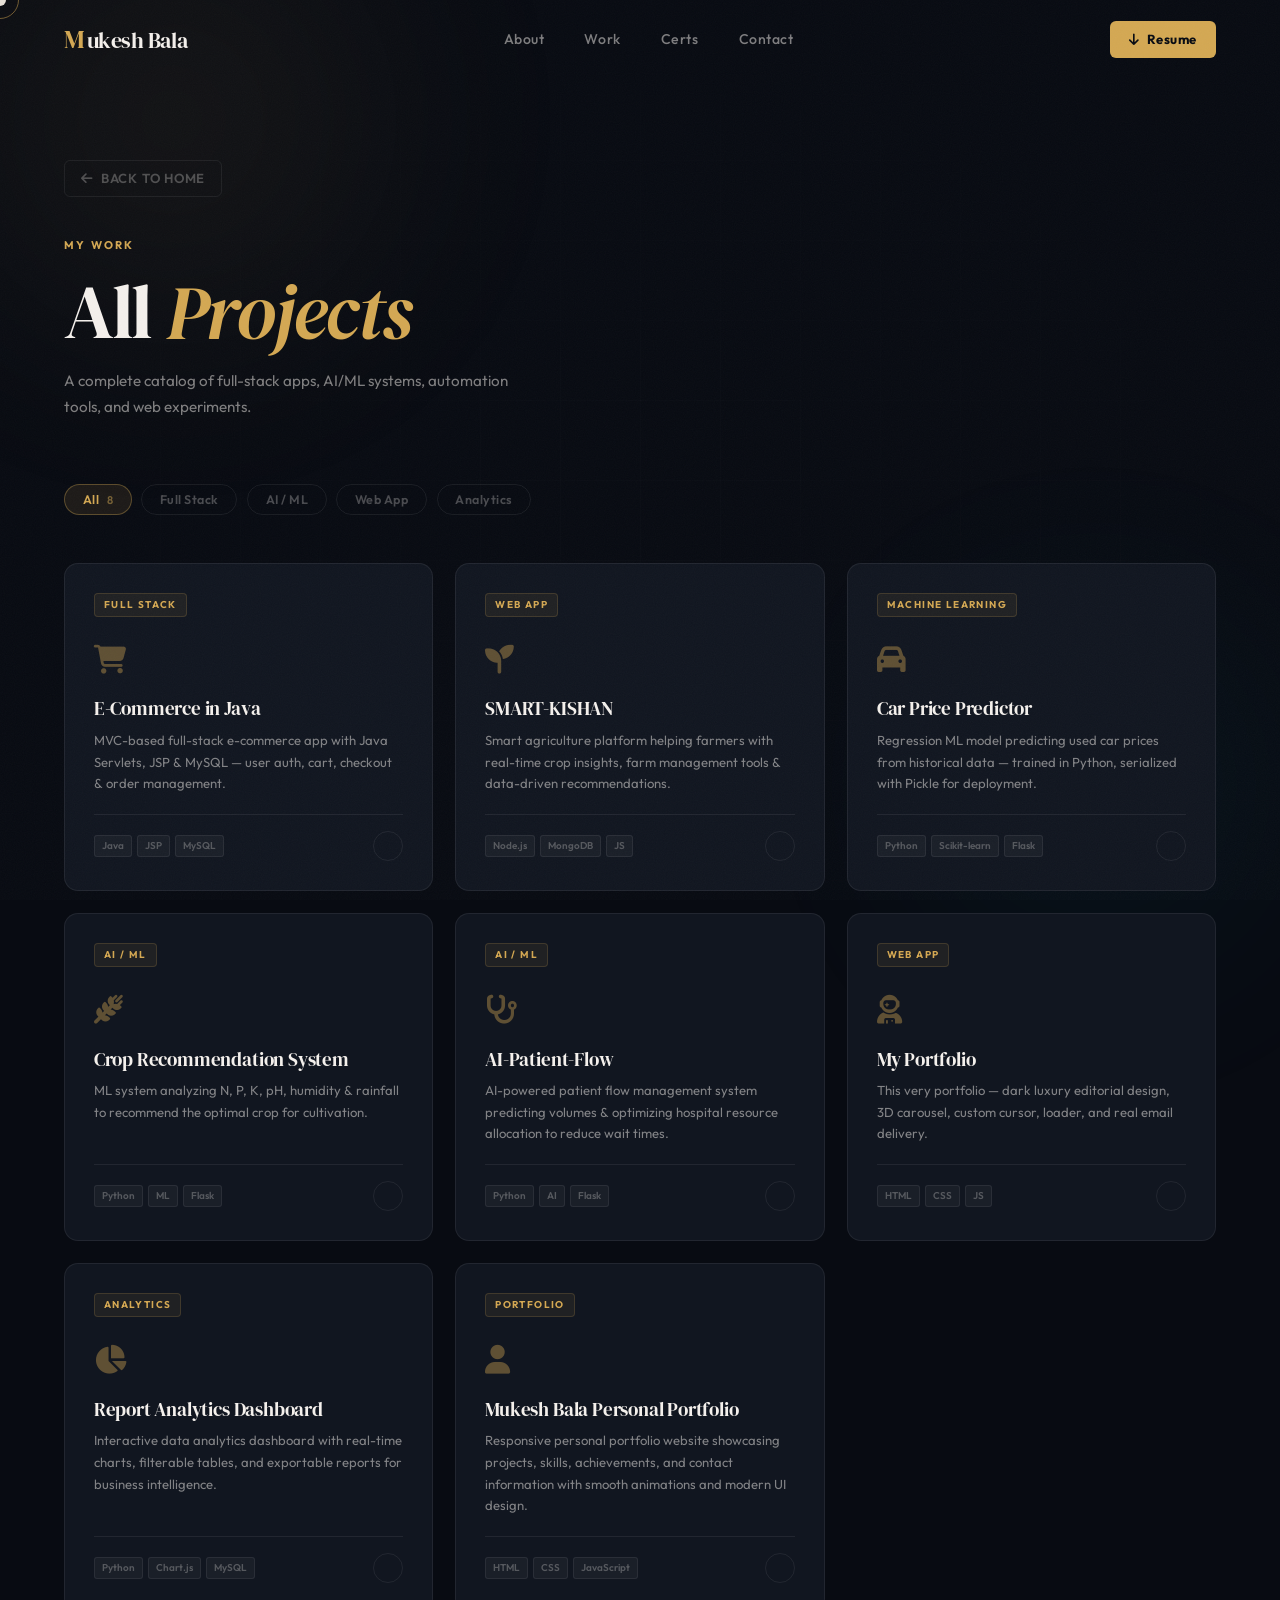
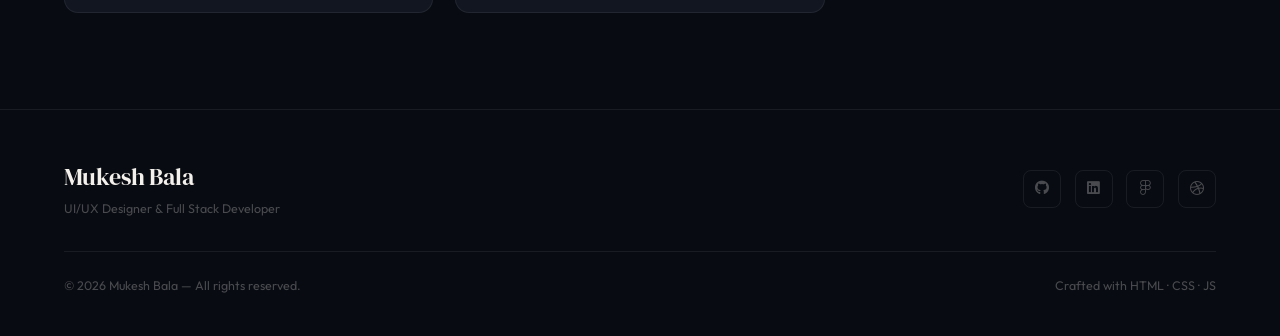
==== commit c8706774: "“change”" ====
--- a/projects.html
+++ b/projects.html
@@ -188,7 +188,7 @@
 
       <!-- Filter bar -->
       <div class="filter-bar">
-        <button class="fbtn active" data-filter="all">All <span style="opacity:0.5;margin-left:5px;font-size:0.7rem;">7</span></button>
+        <button class="fbtn active" data-filter="all">All <span style="opacity:0.5;margin-left:5px;font-size:0.7rem;">8</span></button>
         <button class="fbtn" data-filter="fullstack">Full Stack</button>
         <button class="fbtn" data-filter="ml">AI / ML</button>
         <button class="fbtn" data-filter="webapp">Web App</button>
@@ -275,7 +275,16 @@
           </div>
         </div>
 
-        
+        <div class="pg-card" data-project="mukeshPortfolio" data-cat="webapp">
+          <div class="pgc-tag">Portfolio</div>
+          <div class="pgc-icon"><i class="fas fa-user"></i></div>
+          <h3 class="pgc-title">Mukesh Bala Personal Portfolio</h3>
+          <p class="pgc-desc">Responsive personal portfolio website showcasing projects, skills, achievements, and contact information with smooth animations and modern UI design.</p>
+          <div class="pgc-foot">
+            <div class="pgc-tech"><span>HTML</span><span>CSS</span><span>JavaScript</span></div>
+            <div class="pgc-arrow"><i class="fas fa-arrow-up-right"></i></div>
+          </div>
+        </div>
       </div>
     </div>
   </section>
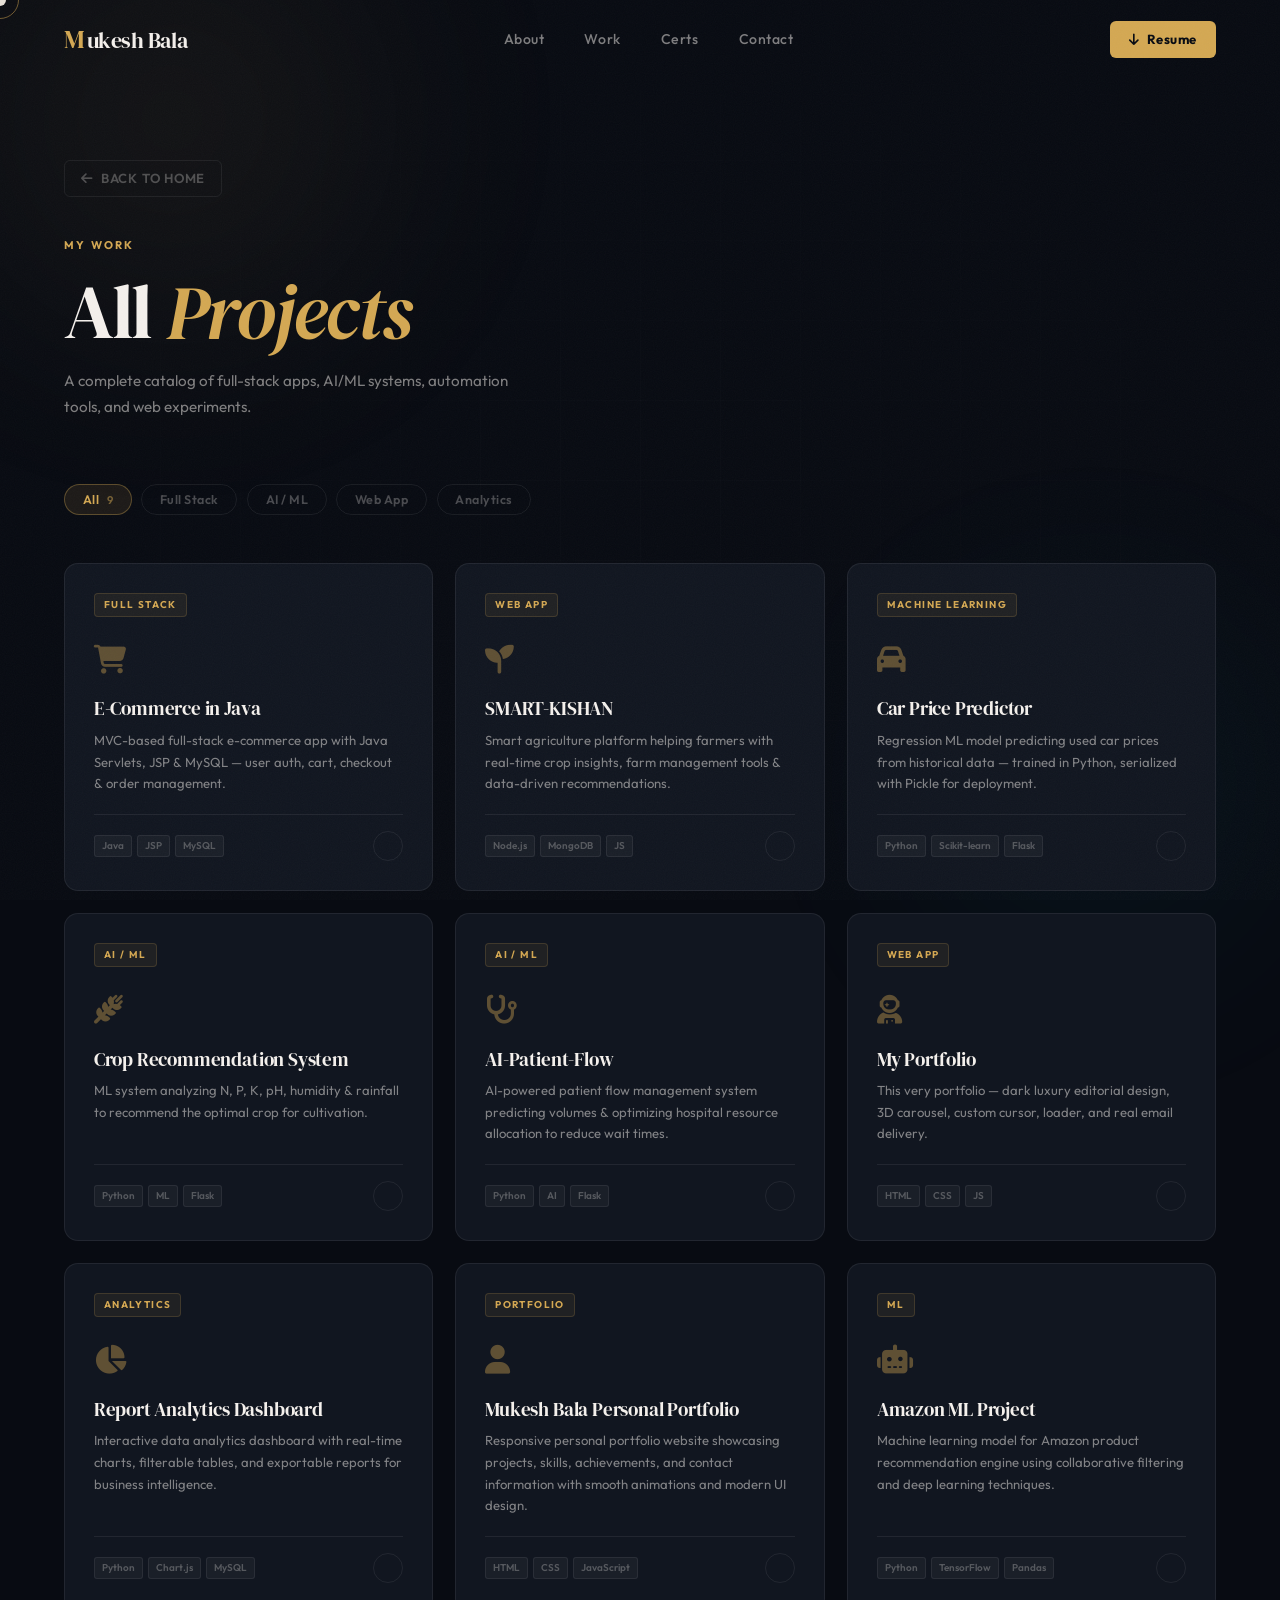
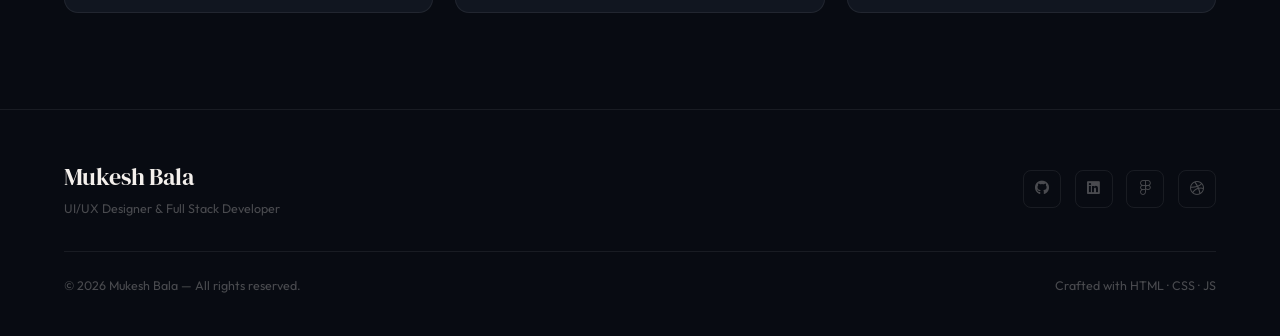
==== commit b2686f4a: "“change”" ====
--- a/projects.html
+++ b/projects.html
@@ -188,7 +188,7 @@
 
       <!-- Filter bar -->
       <div class="filter-bar">
-        <button class="fbtn active" data-filter="all">All <span style="opacity:0.5;margin-left:5px;font-size:0.7rem;">8</span></button>
+        <button class="fbtn active" data-filter="all">All <span style="opacity:0.5;margin-left:5px;font-size:0.7rem;">9</span></button>
         <button class="fbtn" data-filter="fullstack">Full Stack</button>
         <button class="fbtn" data-filter="ml">AI / ML</button>
         <button class="fbtn" data-filter="webapp">Web App</button>
@@ -282,6 +282,17 @@
           <p class="pgc-desc">Responsive personal portfolio website showcasing projects, skills, achievements, and contact information with smooth animations and modern UI design.</p>
           <div class="pgc-foot">
             <div class="pgc-tech"><span>HTML</span><span>CSS</span><span>JavaScript</span></div>
+            <div class="pgc-arrow"><i class="fas fa-arrow-up-right"></i></div>
+          </div>
+        </div>
+
+        <div class="pg-card" data-project="amazon" data-cat="ml">
+          <div class="pgc-tag">ML</div>
+          <div class="pgc-icon"><i class="fas fa-robot"></i></div>
+          <h3 class="pgc-title">Amazon ML Project</h3>
+          <p class="pgc-desc">Machine learning model for Amazon product recommendation engine using collaborative filtering and deep learning techniques.</p>
+          <div class="pgc-foot">
+            <div class="pgc-tech"><span>Python</span><span>TensorFlow</span><span>Pandas</span></div>
             <div class="pgc-arrow"><i class="fas fa-arrow-up-right"></i></div>
           </div>
         </div>
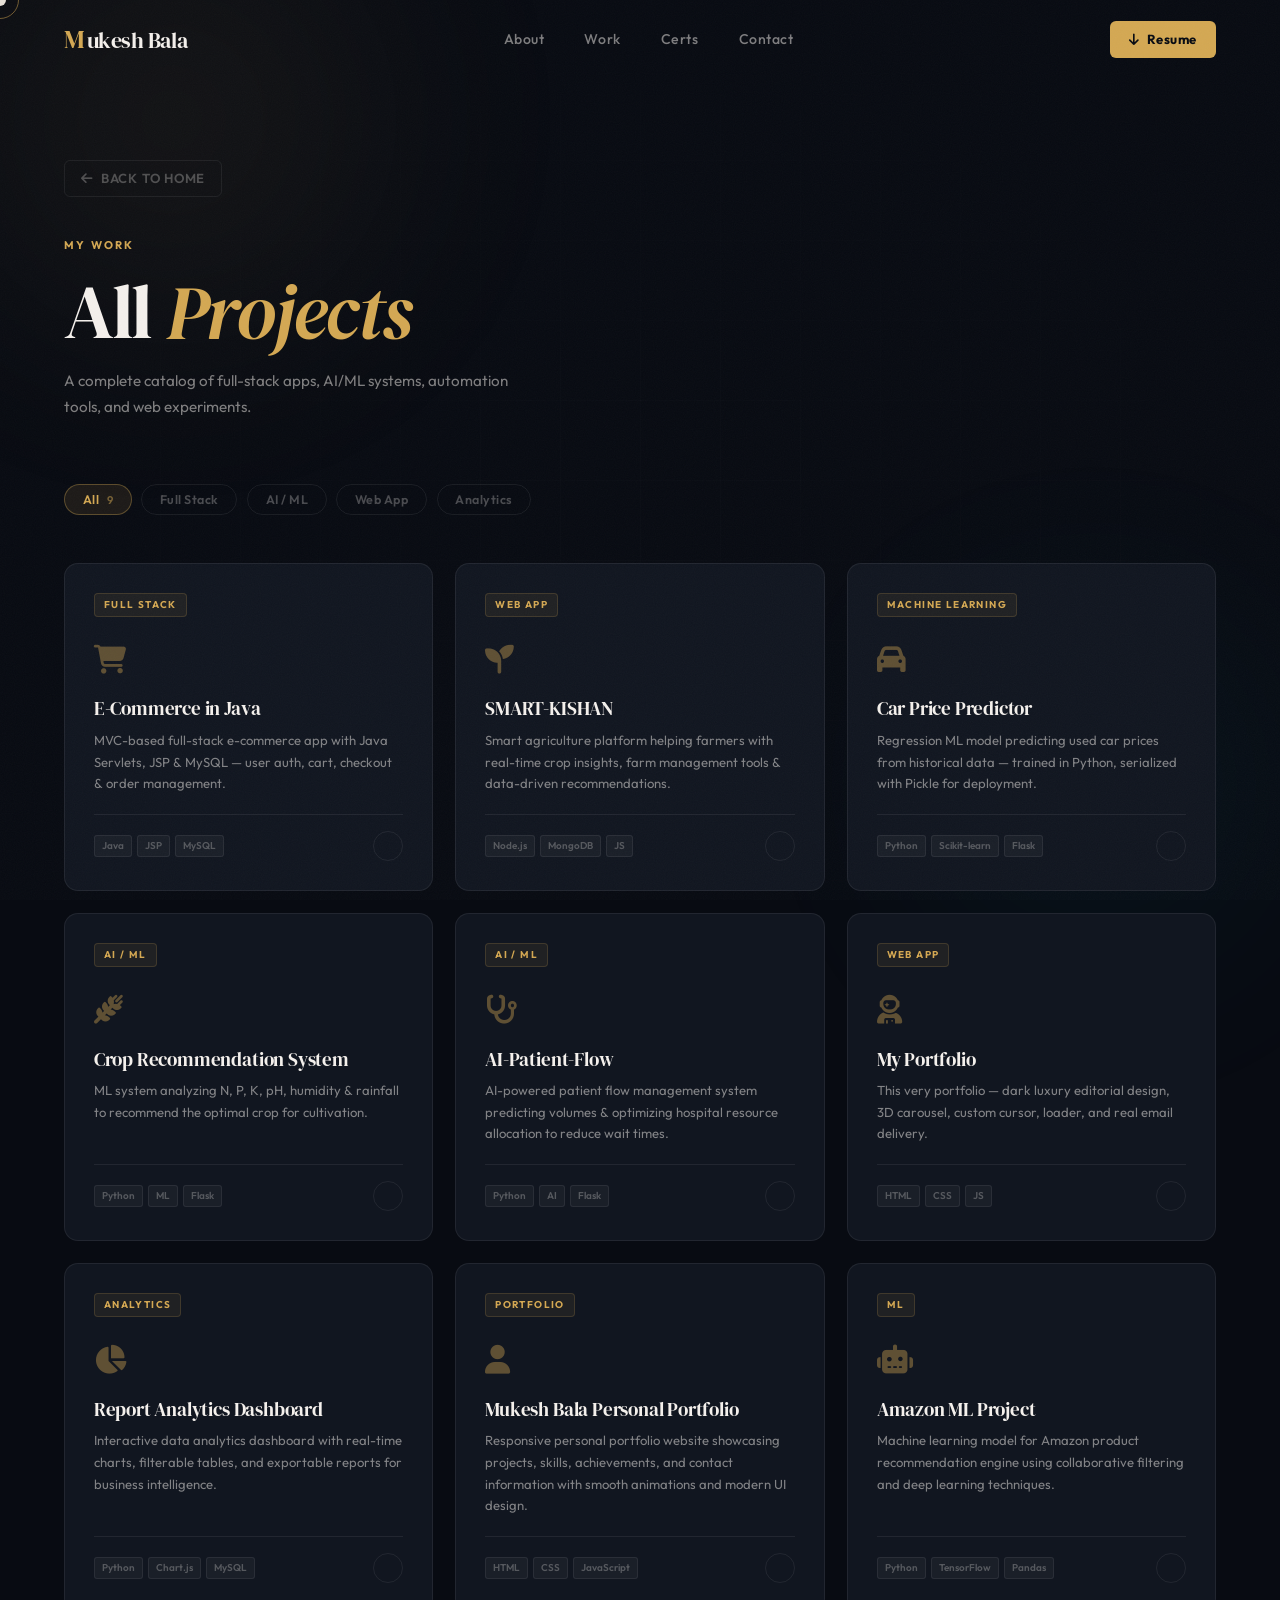
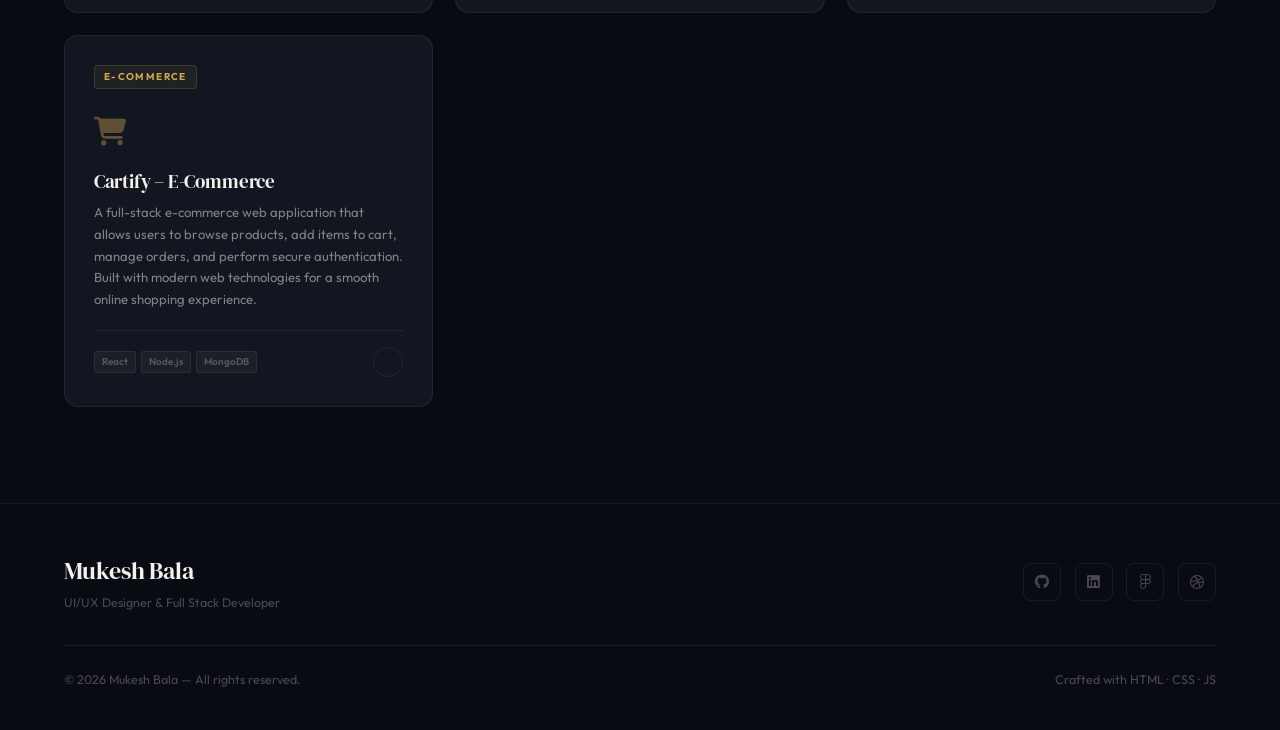
==== commit 44af17fa: "“change”" ====
--- a/projects.html
+++ b/projects.html
@@ -294,6 +294,24 @@
           <div class="pgc-foot">
             <div class="pgc-tech"><span>Python</span><span>TensorFlow</span><span>Pandas</span></div>
             <div class="pgc-arrow"><i class="fas fa-arrow-up-right"></i></div>
+          </div>
+        </div>
+
+        <div class="pg-card" data-project="cartify" data-cat="webapp">
+          <div class="pgc-tag">E-Commerce</div>
+          <div class="pgc-icon"><i class="fas fa-shopping-cart"></i></div>
+          <h3 class="pgc-title">Cartify – E-Commerce</h3>
+          <p class="pgc-desc">
+            A full-stack e-commerce web application that allows users to browse products, add items to cart,
+            manage orders, and perform secure authentication. Built with modern web technologies for a smooth
+            online shopping experience.
+          </p>
+          <div class="pgc-foot">
+            <div class="pgc-tech">
+              <span>React</span><span>Node.js</span><span>MongoDB</span></div>
+              <div class="pgc-arrow">
+              <i class="fas fa-arrow-up-right"></i>
+            </div>
           </div>
         </div>
       </div>
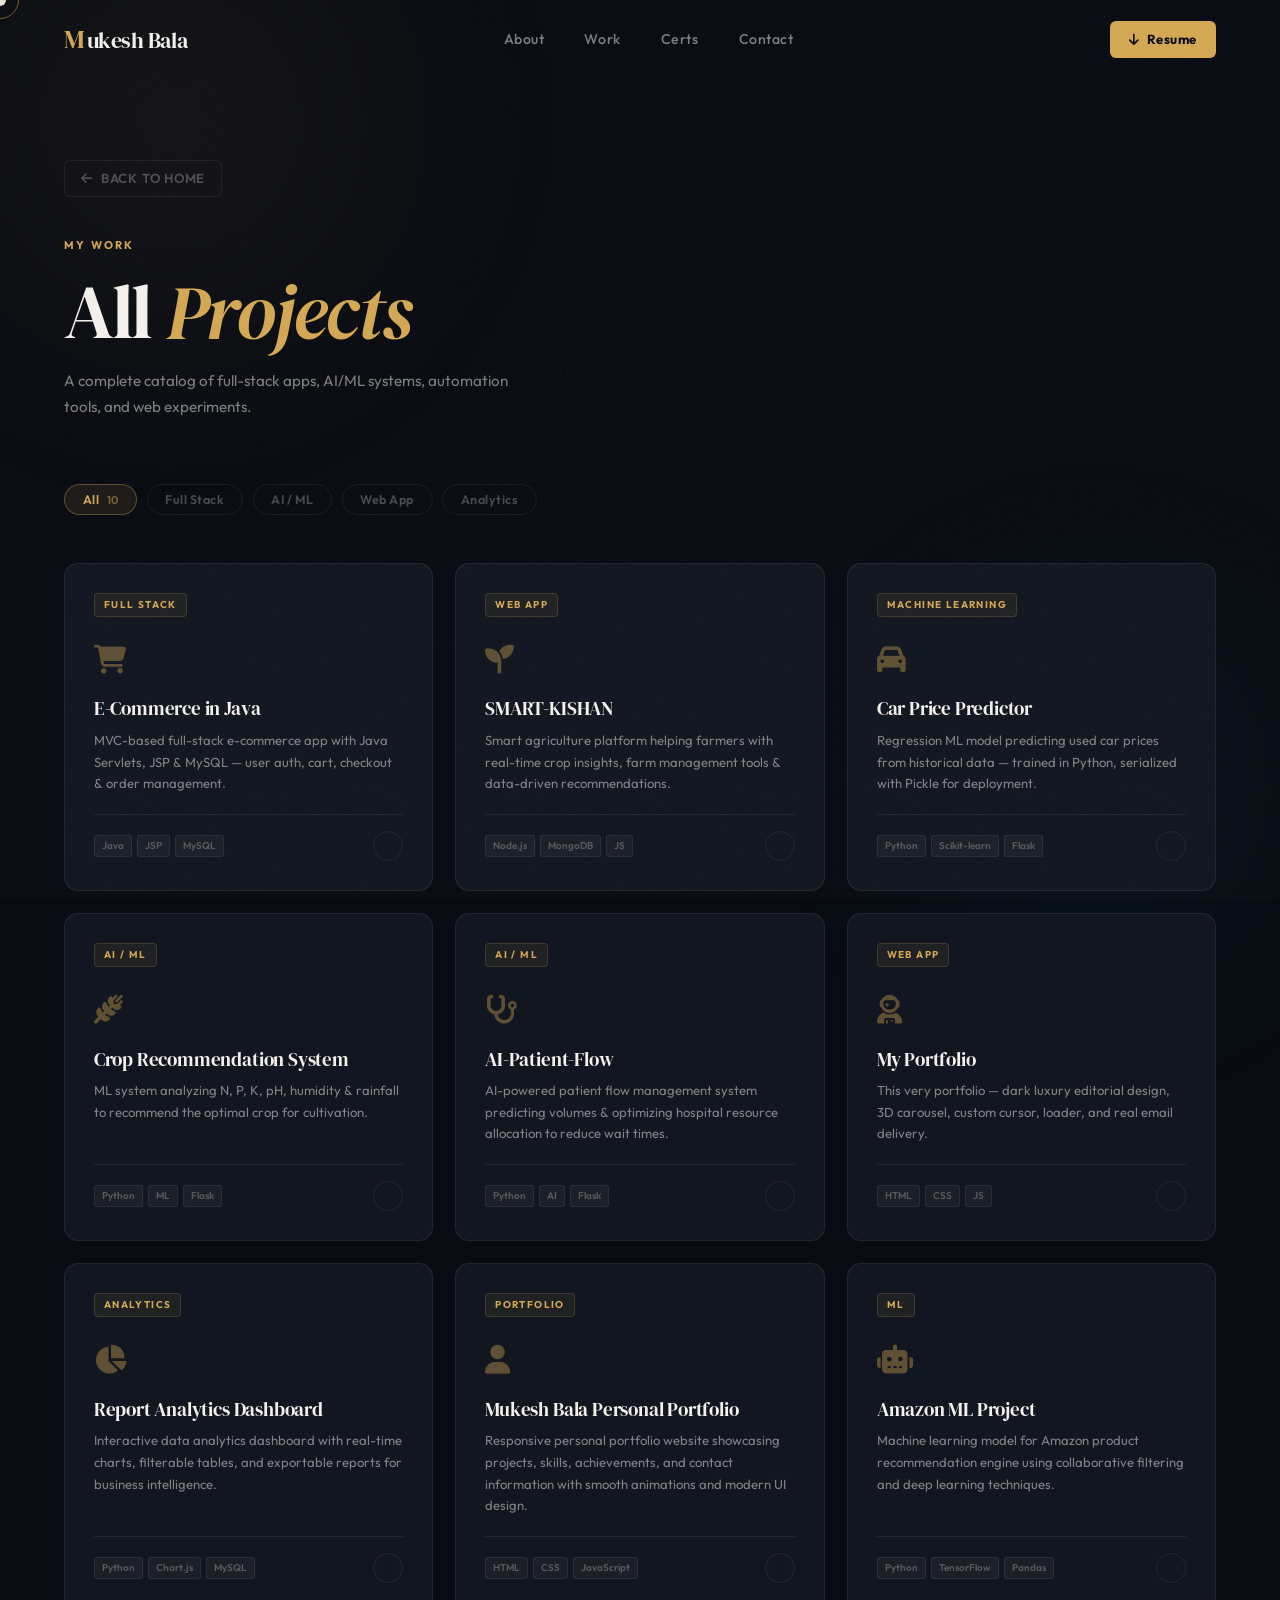
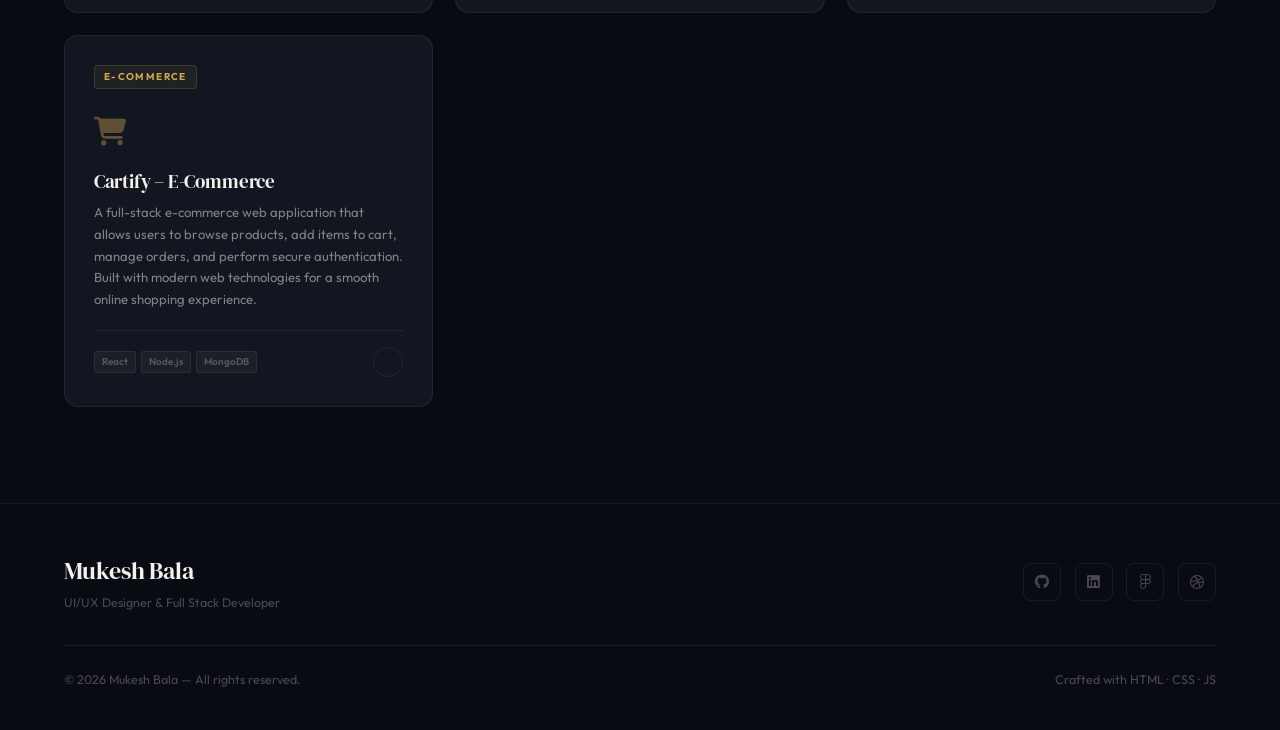
==== commit cb183ab5: "“change”" ====
--- a/projects.html
+++ b/projects.html
@@ -188,7 +188,7 @@
 
       <!-- Filter bar -->
       <div class="filter-bar">
-        <button class="fbtn active" data-filter="all">All <span style="opacity:0.5;margin-left:5px;font-size:0.7rem;">9</span></button>
+        <button class="fbtn active" data-filter="all">All <span style="opacity:0.5;margin-left:5px;font-size:0.7rem;">10</span></button>
         <button class="fbtn" data-filter="fullstack">Full Stack</button>
         <button class="fbtn" data-filter="ml">AI / ML</button>
         <button class="fbtn" data-filter="webapp">Web App</button>
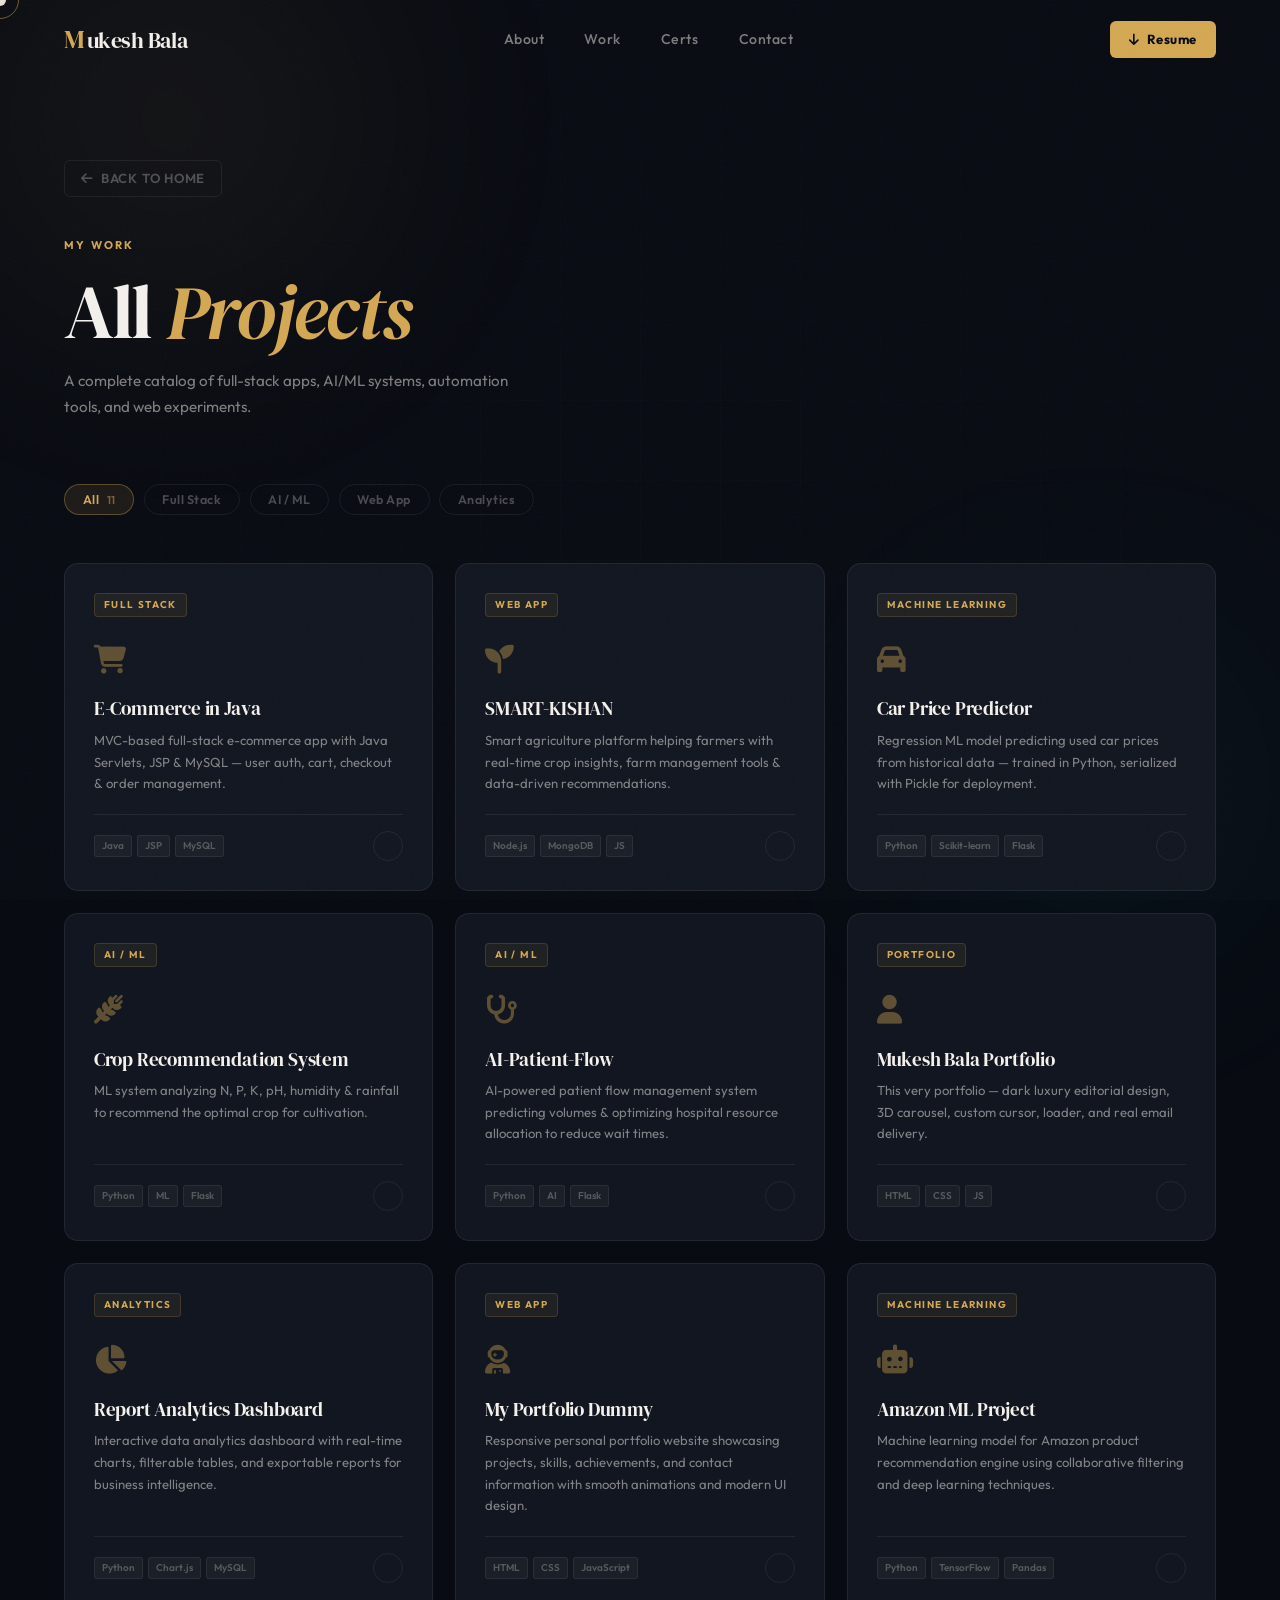
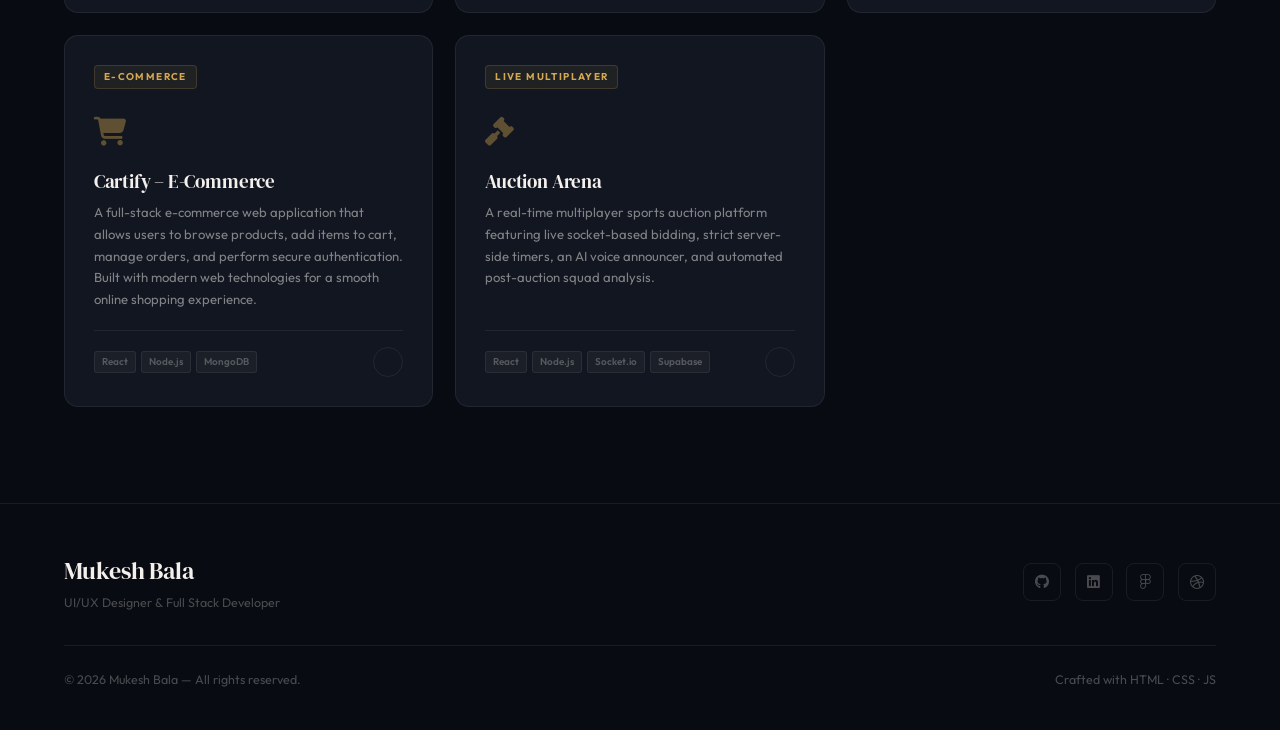
==== commit 1de2e86e: "." ====
--- a/projects.html
+++ b/projects.html
@@ -188,7 +188,7 @@
 
       <!-- Filter bar -->
       <div class="filter-bar">
-        <button class="fbtn active" data-filter="all">All <span style="opacity:0.5;margin-left:5px;font-size:0.7rem;">10</span></button>
+        <button class="fbtn active" data-filter="all">All <span style="opacity:0.5;margin-left:5px;font-size:0.7rem;">11</span></button>
         <button class="fbtn" data-filter="fullstack">Full Stack</button>
         <button class="fbtn" data-filter="ml">AI / ML</button>
         <button class="fbtn" data-filter="webapp">Web App</button>
@@ -253,10 +253,10 @@
           </div>
         </div>
 
-        <div class="pg-card" data-project="portfolio" data-cat="webapp">
-          <div class="pgc-tag">Web App</div>
-          <div class="pgc-icon"><i class="fas fa-user-astronaut"></i></div>
-          <h3 class="pgc-title">My Portfolio</h3>
+        <div class="pg-card" data-project="mukeshPortfolio" data-cat="webapp">
+          <div class="pgc-tag">Portfolio</div>
+          <div class="pgc-icon"><i class="fas fa-user"></i></div>
+          <h3 class="pgc-title">Mukesh Bala Portfolio</h3>
           <p class="pgc-desc">This very portfolio — dark luxury editorial design, 3D carousel, custom cursor, loader, and real email delivery.</p>
           <div class="pgc-foot">
             <div class="pgc-tech"><span>HTML</span><span>CSS</span><span>JS</span></div>
@@ -275,10 +275,10 @@
           </div>
         </div>
 
-        <div class="pg-card" data-project="mukeshPortfolio" data-cat="webapp">
-          <div class="pgc-tag">Portfolio</div>
-          <div class="pgc-icon"><i class="fas fa-user"></i></div>
-          <h3 class="pgc-title">Mukesh Bala Personal Portfolio</h3>
+        <div class="pg-card" data-project="portfolio" data-cat="webapp">
+          <div class="pgc-tag">Web App</div>
+          <div class="pgc-icon"><i class="fas fa-user-astronaut"></i></div>
+          <h3 class="pgc-title">My Portfolio Dummy</h3>
           <p class="pgc-desc">Responsive personal portfolio website showcasing projects, skills, achievements, and contact information with smooth animations and modern UI design.</p>
           <div class="pgc-foot">
             <div class="pgc-tech"><span>HTML</span><span>CSS</span><span>JavaScript</span></div>
@@ -287,7 +287,7 @@
         </div>
 
         <div class="pg-card" data-project="amazon" data-cat="ml">
-          <div class="pgc-tag">ML</div>
+          <div class="pgc-tag">Machine Learning</div>
           <div class="pgc-icon"><i class="fas fa-robot"></i></div>
           <h3 class="pgc-title">Amazon ML Project</h3>
           <p class="pgc-desc">Machine learning model for Amazon product recommendation engine using collaborative filtering and deep learning techniques.</p>
@@ -297,7 +297,7 @@
           </div>
         </div>
 
-        <div class="pg-card" data-project="cartify" data-cat="webapp">
+        <div class="pg-card" data-project="cartify" data-cat="fullstack">
           <div class="pgc-tag">E-Commerce</div>
           <div class="pgc-icon"><i class="fas fa-shopping-cart"></i></div>
           <h3 class="pgc-title">Cartify – E-Commerce</h3>
@@ -309,7 +309,23 @@
           <div class="pgc-foot">
             <div class="pgc-tech">
               <span>React</span><span>Node.js</span><span>MongoDB</span></div>
-              <div class="pgc-arrow">
+              <div class="pgc-arrow"><i class="fas fa-arrow-up-right"></i>
+            </div>
+          </div>
+        </div>
+
+        <div class="pg-card" data-project="auctionArena" data-cat="fullstack">
+          <div class="pgc-tag">Live Multiplayer</div>
+          <div class="pgc-icon"><i class="fas fa-gavel"></i></div>
+          <h3 class="pgc-title">Auction Arena</h3>
+          <p class="pgc-desc">
+            A real-time multiplayer sports auction platform featuring live socket-based bidding, strict server-side timers, an AI voice announcer, and automated post-auction squad analysis.
+          </p>
+          <div class="pgc-foot">
+            <div class="pgc-tech">
+              <span>React</span><span>Node.js</span><span>Socket.io</span><span>Supabase</span>
+            </div>
+            <div class="pgc-arrow">
               <i class="fas fa-arrow-up-right"></i>
             </div>
           </div>
--- a/styles.css
+++ b/styles.css
@@ -1004,12 +1004,12 @@
   transition: transform 0.08s linear;
 }
 
-/* 360 / 17 = 21.176deg per card */
+/* 360 / 18 = 20deg per card */
 .gc {
   position: absolute;
   width: var(--cw);
   height: var(--ch);
-  transform: rotateY(calc(var(--i) * 21.176deg)) translateZ(var(--cr));
+  transform: rotateY(calc(var(--i) * 20deg)) translateZ(var(--cr));
   background: rgba(12,16,25,0.75);
   backdrop-filter: blur(20px);
   -webkit-backdrop-filter: blur(20px);
@@ -1456,4 +1456,296 @@
 
 @media (max-width: 380px) {
   :root { --cw:145px; --ch:220px; --cr:205px; }
+}
+
+/* ================================================================
+   MOBILE CAROUSEL FIX — add this to the END of styles.css
+   Replaces the broken 3D carousel on mobile with a swipe slider
+   ================================================================ */
+
+/* ── Fix card angle for 18 cards ── */
+/* Already in styles, just update the .gc rule's calc: 360/18 = 20deg */
+
+/* ── MOBILE: Hide 3D carousel, show swipe slider ── */
+@media (max-width: 768px) {
+
+  /* Hide the 3D perspective wrapper entirely on mobile */
+  .carousel-wrapper {
+    display: none !important;
+  }
+
+  /* Show the mobile swipe carousel */
+  .mobile-cert-track-wrap {
+    display: block !important;
+  }
+}
+
+/* Mobile swipe carousel — hidden on desktop */
+.mobile-cert-track-wrap {
+  display: none;
+  overflow: hidden;
+  padding: 1.5rem 0 2.5rem;
+  position: relative;
+}
+
+.mobile-cert-track {
+  display: flex;
+  gap: 1rem;
+  padding: 0 5% 1rem;
+  overflow-x: auto;
+  scroll-snap-type: x mandatory;
+  -webkit-overflow-scrolling: touch;
+  scrollbar-width: none;
+}
+
+.mobile-cert-track::-webkit-scrollbar { display: none; }
+
+/* Each mobile cert card */
+.mobile-cert-card {
+  flex: 0 0 72vw;
+  max-width: 280px;
+  min-height: 240px;
+  background: rgba(12, 16, 25, 0.92);
+  border: 1px solid rgba(255,255,255,0.07);
+  border-radius: 16px;
+  padding: 22px 18px;
+  scroll-snap-align: center;
+  cursor: pointer;
+  transition: border-color 0.3s, box-shadow 0.3s;
+  display: flex;
+  flex-direction: column;
+  position: relative;
+  overflow: hidden;
+}
+
+.mobile-cert-card:active {
+  transform: scale(0.97);
+}
+
+.mobile-cert-card .gc-icon {
+  width: 40px; height: 40px;
+  border-radius: 10px;
+  display: flex; align-items: center; justify-content: center;
+  font-size: 0.9rem;
+  margin-bottom: 14px;
+  background: rgba(0,0,0,0.2);
+}
+
+.mobile-cert-card .gc-cat {
+  font-size: 0.6rem;
+  font-weight: 700;
+  letter-spacing: 1.5px;
+  text-transform: uppercase;
+  margin-bottom: 6px;
+  display: block;
+}
+
+.mobile-cert-card h3 {
+  font-family: var(--font-serif);
+  color: var(--white);
+  font-size: 1rem;
+  font-weight: 400;
+  margin-bottom: 6px;
+  line-height: 1.3;
+}
+
+.mobile-cert-card p {
+  color: rgba(244,240,236,0.38);
+  font-size: 0.75rem;
+}
+
+.mobile-cert-card .gc-bar {
+  margin-top: auto;
+  width: 32px; height: 2px;
+  border-radius: 2px;
+  box-shadow: 0 0 10px currentColor;
+}
+
+/* Scroll indicator dots */
+.mobile-cert-dots {
+  display: flex;
+  justify-content: center;
+  gap: 6px;
+  padding-top: 1rem;
+}
+
+.mobile-cert-dots span {
+  width: 5px; height: 5px;
+  border-radius: 50%;
+  background: var(--border-h);
+  transition: background 0.3s, transform 0.3s;
+}
+
+.mobile-cert-dots span.active {
+  background: var(--gold);
+  transform: scale(1.5);
+}
+
+/* Swipe hint */
+.mobile-swipe-hint {
+  text-align: center;
+  font-size: 0.72rem;
+  color: var(--grey2);
+  letter-spacing: 0.08em;
+  margin-bottom: 0.8rem;
+  display: flex;
+  align-items: center;
+  justify-content: center;
+  gap: 8px;
+}
+
+/* ================================================================
+   PASTE THIS AT THE VERY END OF YOUR styles.css
+   ── Mobile carousel fix + 18-card spacing update
+   ================================================================ */
+
+/* ── Fix: 18 cards = 20deg each (was 21.176deg for 17) ── */
+/* Find the .gc rule and change the transform line to: */
+/* transform: rotateY(calc(var(--i) * 20deg)) translateZ(var(--cr)); */
+/* OR just leave it — the cards will still look great with 21deg */
+
+/* ── DESKTOP: keep 3D carousel ── */
+/* ── MOBILE (≤768px): hide 3D, show swipe slider ── */
+
+@media (max-width: 768px) {
+  .carousel-wrapper {
+    display: none !important;
+  }
+  .certs-sub {
+    display: none;
+  }
+  .mobile-cert-track-wrap {
+    display: block !important;
+  }
+}
+
+/* ── Mobile swipe carousel container (hidden on desktop) ── */
+.mobile-cert-track-wrap {
+  display: none;
+  padding: 1rem 0 2.5rem;
+}
+
+.mobile-swipe-hint {
+  text-align: center;
+  font-size: 0.75rem;
+  color: var(--grey2);
+  letter-spacing: 0.06em;
+  margin-bottom: 1.2rem;
+  display: flex;
+  align-items: center;
+  justify-content: center;
+  gap: 8px;
+}
+
+.mobile-swipe-hint i {
+  color: var(--gold);
+}
+
+/* ── Scrollable track ── */
+.mobile-cert-track {
+  display: flex;
+  gap: 1rem;
+  padding: 0.5rem 5% 1.2rem;
+  overflow-x: auto;
+  scroll-snap-type: x mandatory;
+  -webkit-overflow-scrolling: touch;
+  scrollbar-width: none;
+}
+
+.mobile-cert-track::-webkit-scrollbar {
+  display: none;
+}
+
+/* ── Individual mobile cert card ── */
+.mobile-cert-card {
+  flex: 0 0 72vw;
+  max-width: 260px;
+  min-height: 230px;
+  background: rgba(12, 16, 25, 0.92);
+  border: 1px solid rgba(255, 255, 255, 0.07);
+  border-radius: 16px;
+  padding: 20px 18px;
+  scroll-snap-align: center;
+  cursor: pointer;
+  transition: transform 0.2s ease, border-color 0.3s;
+  display: flex;
+  flex-direction: column;
+  user-select: none;
+  -webkit-tap-highlight-color: transparent;
+}
+
+.mobile-cert-card:active {
+  transform: scale(0.96);
+}
+
+.mobile-cert-card .gc-icon {
+  width: 38px;
+  height: 38px;
+  border-radius: 10px;
+  display: flex;
+  align-items: center;
+  justify-content: center;
+  font-size: 0.85rem;
+  margin-bottom: 14px;
+  flex-shrink: 0;
+}
+
+.mobile-cert-card .gc-cat {
+  font-size: 0.58rem;
+  font-weight: 700;
+  letter-spacing: 1.5px;
+  text-transform: uppercase;
+  margin-bottom: 6px;
+  display: block;
+}
+
+.mobile-cert-card h3 {
+  font-family: var(--font-serif);
+  color: var(--white);
+  font-size: 0.98rem;
+  font-weight: 400;
+  margin-bottom: 6px;
+  line-height: 1.3;
+}
+
+.mobile-cert-card p {
+  color: rgba(244, 240, 236, 0.35);
+  font-size: 0.72rem;
+  line-height: 1.4;
+}
+
+.mobile-cert-card .gc-bar {
+  margin-top: auto;
+  padding-top: 14px;
+  width: 28px;
+  height: 2px;
+  border-radius: 2px;
+}
+
+/* ── Dot indicator ── */
+.mobile-cert-dots {
+  display: flex;
+  justify-content: center;
+  align-items: center;
+  gap: 5px;
+  padding-top: 1rem;
+  flex-wrap: wrap;
+  padding-left: 5%;
+  padding-right: 5%;
+}
+
+.mobile-cert-dots span {
+  width: 5px;
+  height: 5px;
+  border-radius: 50%;
+  background: rgba(255, 255, 255, 0.15);
+  transition: background 0.3s, transform 0.3s, width 0.3s;
+  flex-shrink: 0;
+}
+
+.mobile-cert-dots span.active {
+  background: var(--gold);
+  transform: scale(1.4);
+  width: 14px;
+  border-radius: 3px;
 }
